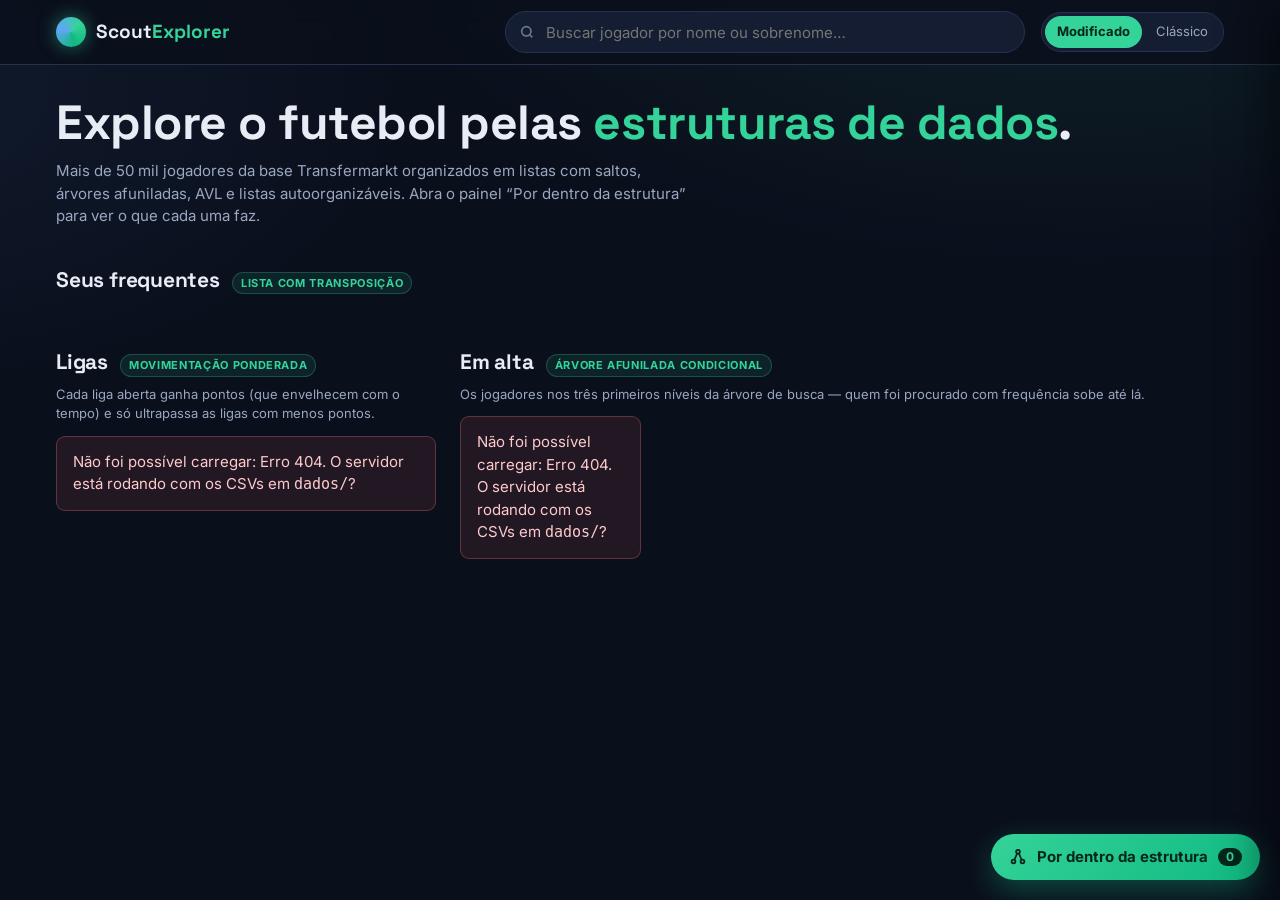
==== frontend/index.html @ 0fa3e0dd "Etapa5: telas" ====
<!doctype html>
<html lang="pt-BR">
<head>
  <meta charset="utf-8">
  <meta name="viewport" content="width=device-width, initial-scale=1">
  <link rel="preconnect" href="https://fonts.googleapis.com">
  <link rel="preconnect" href="https://fonts.gstatic.com" crossorigin>
  <link href="https://fonts.googleapis.com/css2?family=Inter:wght@400;500;600;700&family=Space+Grotesk:wght@500;700&display=swap" rel="stylesheet">
  <link rel="icon" href="favicon.svg" type="image/svg+xml">
  <link rel="stylesheet" href="css/estilo.css">
  <title>Scout Explorer</title>
</head>
<body>
  <header id="topo"></header>
  <main class="container pagina-entrar" id="conteudo">
    <section class="heroi">
      <h1>Explore o futebol pelas <em>estruturas de dados</em>.</h1>
      <p>Mais de 50 mil jogadores da base Transfermarkt organizados em listas com saltos, árvores afuniladas, AVL e listas autoorganizáveis. Abra o painel “Por dentro da estrutura” para ver o que cada uma faz.</p>
    </section>

    <section class="secao" id="secao-frequentes">
      <div class="secao-titulo"><h2>Seus frequentes</h2><span class="etiqueta-estrutura">Lista com transposição</span></div>
      <div class="frequentes" id="frequentes"></div>
    </section>

    <div class="inicio-grade secao">
      <section>
        <div class="secao-titulo"><h2>Ligas</h2><span class="etiqueta-estrutura" id="etiqueta-ligas"></span></div>
        <p class="mudo pequeno" id="explica-ligas" style="margin:-6px 0 12px"></p>
        <div class="ligas" id="ligas"></div>
      </section>
      <section>
        <div class="secao-titulo"><h2>Em alta</h2><span class="etiqueta-estrutura" id="etiqueta-alta"></span></div>
        <p class="mudo pequeno" style="margin:-6px 0 12px">Os jogadores nos três primeiros níveis da árvore de busca — quem foi procurado com frequência sobe até lá.</p>
        <div class="grade-cards" id="em-alta"></div>
      </section>
    </div>
  </main>
  <script type="module" src="js/inicio.js"></script>
</body>
</html>
---- frontend/css/estilo.css ----
/* ============================================================ Scout Explorer
   Tema escuro de "sala de análise": fundo azul-noite, verde de gramado como
   destaque e dourado para valores de mercado. */

:root {
  --fundo: #0a0f1c;
  --fundo-2: #0f1626;
  --superficie: #141d31;
  --superficie-2: #1b2640;
  --borda: #26324d;
  --texto: #e7ecf5;
  --texto-2: #9aa7c0;
  --texto-3: #6b7895;
  --verde: #34d399;
  --verde-escuro: #0f5e47;
  --ouro: #fbbf24;
  --azul: #60a5fa;
  --rosa: #f472b6;
  --perigo: #f87171;
  --raio: 14px;
  --raio-p: 9px;
  --sombra: 0 10px 30px rgba(0, 0, 0, 0.35);
  --fonte-titulo: "Space Grotesk", system-ui, sans-serif;
  --fonte: "Inter", system-ui, sans-serif;
  --largura: 1200px;
  --transicao: 220ms cubic-bezier(0.2, 0.7, 0.2, 1);
}

* { box-sizing: border-box; }

html { scroll-behavior: smooth; }

body {
  margin: 0;
  min-height: 100vh;
  font-family: var(--fonte);
  font-size: 15px;
  line-height: 1.5;
  color: var(--texto);
  background:
    radial-gradient(1200px 600px at 85% -10%, rgba(52, 211, 153, 0.10), transparent 60%),
    radial-gradient(900px 500px at -10% 10%, rgba(96, 165, 250, 0.08), transparent 60%),
    var(--fundo);
  background-attachment: fixed;
}

a { color: inherit; text-decoration: none; }
img { display: block; }
h1, h2, h3 { font-family: var(--fonte-titulo); line-height: 1.15; margin: 0; letter-spacing: -0.01em; }
button, input, select { font: inherit; color: inherit; }

.container { max-width: var(--largura); margin: 0 auto; padding: 0 16px; }
.oculto { display: none !important; }
.mudo { color: var(--texto-2); }
.pequeno { font-size: 13px; }
.valor { color: var(--ouro); font-weight: 700; font-variant-numeric: tabular-nums; }

/* ------------------------------------------------------------------ topo */
.topo {
  position: sticky; top: 0; z-index: 30;
  background: rgba(10, 15, 28, 0.82);
  backdrop-filter: blur(12px);
  border-bottom: 1px solid var(--borda);
}
.topo .container { display: flex; align-items: center; gap: 16px; height: 64px; }
.marca { display: flex; align-items: center; gap: 10px; font-family: var(--fonte-titulo); font-weight: 700; font-size: 19px; white-space: nowrap; }
.marca .bola {
  width: 30px; height: 30px; border-radius: 50%;
  background: conic-gradient(from 45deg, var(--verde), #10b981, var(--azul), var(--verde));
  box-shadow: 0 0 18px rgba(52, 211, 153, 0.5);
}
.marca span b { color: var(--verde); }

/* busca com autocompletar */
.busca { position: relative; flex: 1; max-width: 520px; margin-left: auto; }
.busca input {
  width: 100%; height: 42px; padding: 0 14px 0 40px;
  background: var(--superficie); border: 1px solid var(--borda); border-radius: 999px;
  outline: none; transition: border-color var(--transicao), box-shadow var(--transicao);
}
.busca input:focus { border-color: var(--verde); box-shadow: 0 0 0 3px rgba(52, 211, 153, 0.18); }
.busca .lupa { position: absolute; left: 14px; top: 50%; transform: translateY(-50%); color: var(--texto-3); pointer-events: none; }
.sugestoes {
  position: absolute; top: calc(100% + 8px); left: 0; right: 0;
  background: var(--superficie); border: 1px solid var(--borda); border-radius: var(--raio);
  box-shadow: var(--sombra); overflow: hidden; padding: 6px;
  animation: surgir 160ms ease-out;
}
.sugestao { display: flex; align-items: center; gap: 12px; padding: 8px 10px; border-radius: var(--raio-p); cursor: pointer; }
.sugestao[aria-selected="true"], .sugestao:hover { background: var(--superficie-2); }
.sugestao .nome { font-weight: 600; }
.sugestao .valor { margin-left: auto; font-size: 13px; }
.sugestao.vazia { color: var(--texto-2); cursor: default; }
.sugestao .mini { width: 34px; height: 34px; flex: none; border-radius: 50%; object-fit: cover; object-position: top; font-size: 12px; background: var(--superficie-2); }

/* seletor de modo (modificado x clássico) */
.modo {
  display: flex; padding: 3px; gap: 2px;
  background: var(--superficie); border: 1px solid var(--borda); border-radius: 999px;
}
.modo button {
  border: 0; background: transparent; padding: 6px 12px; border-radius: 999px;
  font-size: 13px; color: var(--texto-2); cursor: pointer; transition: all var(--transicao);
}
.modo button[aria-pressed="true"] { background: var(--verde); color: #04261b; font-weight: 700; }
.modo button[data-modo="classico"][aria-pressed="true"] { background: var(--azul); color: #071a33; }

/* ------------------------------------------------------------- estrutura */
main { padding: 28px 0 80px; }
.secao { margin-top: 36px; }
.secao-titulo { display: flex; align-items: baseline; gap: 12px; margin-bottom: 14px; }
.secao-titulo h2 { font-size: 21px; }
.etiqueta-estrutura {
  font-size: 11px; font-weight: 700; letter-spacing: 0.06em; text-transform: uppercase;
  color: var(--verde); background: rgba(52, 211, 153, 0.1); border: 1px solid rgba(52, 211, 153, 0.25);
  padding: 2px 8px; border-radius: 999px; white-space: nowrap;
}
.painel {
  background: linear-gradient(180deg, var(--superficie), var(--fundo-2));
  border: 1px solid var(--borda); border-radius: var(--raio); padding: 18px;
}

/* herói da página inicial */
.heroi { padding: 30px 0 4px; }
.heroi h1 { font-size: clamp(30px, 5vw, 48px); }
.heroi h1 em { font-style: normal; color: var(--verde); }
.heroi p { color: var(--texto-2); max-width: 640px; margin: 10px 0 0; }

.inicio-grade { display: grid; grid-template-columns: minmax(0, 380px) minmax(0, 1fr); gap: 24px; align-items: start; }

/* ---------------------------------------------------------------- ligas */
.ligas { display: flex; flex-direction: column; gap: 6px; }
.liga-item {
  display: grid; grid-template-columns: 26px 36px 1fr auto; align-items: center; gap: 12px;
  padding: 8px 12px; border-radius: var(--raio-p); background: var(--superficie);
  border: 1px solid transparent; cursor: pointer; position: relative;
  transition: border-color var(--transicao), background var(--transicao), transform var(--transicao);
}
.liga-item:hover { border-color: var(--borda); background: var(--superficie-2); transform: translateX(3px); }
.liga-item .pos { font-family: var(--fonte-titulo); color: var(--texto-3); font-weight: 700; text-align: right; }
.liga-item img { width: 36px; height: 36px; object-fit: contain; background: #fff; border-radius: 8px; padding: 3px; }
.liga-item .nome { font-weight: 600; line-height: 1.2; }
.liga-item .pais { font-size: 12px; color: var(--texto-2); display: flex; align-items: center; gap: 6px; }
.liga-item .pais img { width: 16px; height: 11px; padding: 0; border-radius: 2px; }
.liga-item .pontos { text-align: right; font-size: 12px; color: var(--texto-2); min-width: 54px; }
.liga-item .barra { height: 4px; border-radius: 4px; background: var(--superficie-2); margin-top: 4px; overflow: hidden; }
.liga-item .barra i { display: block; height: 100%; background: var(--verde); border-radius: 4px; transition: width 600ms ease; }
.liga-item.subiu { border-color: var(--verde); box-shadow: 0 0 0 1px var(--verde), 0 0 24px rgba(52, 211, 153, 0.25); }

/* ----------------------------------------------------------------- cards */
.grade-cards { display: grid; grid-template-columns: repeat(auto-fill, minmax(170px, 1fr)); gap: 14px; }
.card {
  position: relative; display: flex; flex-direction: column;
  background: var(--superficie); border: 1px solid var(--borda); border-radius: var(--raio);
  overflow: hidden; cursor: pointer;
  transition: transform var(--transicao), border-color var(--transicao), box-shadow var(--transicao);
  animation: entrar 380ms cubic-bezier(0.2, 0.7, 0.2, 1) both;
  animation-delay: calc(var(--i, 0) * 35ms);
}
.card:hover { transform: translateY(-4px) scale(1.02); border-color: var(--verde); box-shadow: var(--sombra); }
.card .foto {
  aspect-ratio: 4 / 4.4; width: 100%; object-fit: cover; object-position: top;
  background: linear-gradient(180deg, var(--superficie-2), var(--superficie));
}
.card .info { padding: 10px 12px 12px; display: flex; flex-direction: column; gap: 2px; }
.card .nome { font-weight: 700; font-size: 14px; line-height: 1.25; }
.card .sub { font-size: 12px; color: var(--texto-2); white-space: nowrap; overflow: hidden; text-overflow: ellipsis; }
.card .valor { font-size: 15px; margin-top: 4px; }
.card .selo {
  position: absolute; top: 8px; left: 8px; font-size: 11px; font-weight: 700;
  background: rgba(10, 15, 28, 0.8); border: 1px solid var(--borda); padding: 2px 7px; border-radius: 999px;
}
.card .selo.nivel { left: auto; right: 8px; color: var(--verde); }

.carrossel { display: grid; grid-auto-flow: column; grid-auto-columns: 170px; gap: 14px; overflow-x: auto; padding-bottom: 8px; scroll-snap-type: x mandatory; }
.carrossel .card { scroll-snap-align: start; }

/* foto ausente: iniciais */
.sem-foto {
  display: flex; align-items: center; justify-content: center;
  font-family: var(--fonte-titulo); font-size: 34px; font-weight: 700; color: var(--texto-3);
}

/* esqueleto de carregamento */
.esqueleto {
  background: linear-gradient(90deg, var(--superficie) 0%, var(--superficie-2) 50%, var(--superficie) 100%);
  background-size: 200% 100%; animation: brilho 1.2s linear infinite; border-radius: var(--raio);
}
.card-esqueleto { height: 250px; }
.esqueleto-liga { height: 54px; border-radius: var(--raio-p); }

/* ----------------------------------------------------------- página liga */
.cabecalho-pagina { display: flex; align-items: center; gap: 20px; flex-wrap: wrap; }
.cabecalho-pagina .logo { width: 84px; height: 84px; object-fit: contain; background: #fff; border-radius: 18px; padding: 8px; box-shadow: var(--sombra); }
.cabecalho-pagina h1 { font-size: clamp(26px, 4vw, 38px); }
.cabecalho-pagina .meta { display: flex; gap: 18px; flex-wrap: wrap; color: var(--texto-2); margin-top: 6px; }
.cabecalho-pagina .meta b { color: var(--texto); }

.explorar { margin-top: 24px; display: grid; grid-template-columns: 1fr; gap: 14px; }
.explorar-topo { display: flex; justify-content: space-between; align-items: end; gap: 16px; flex-wrap: wrap; }
.explorar-topo h2 { font-size: 19px; }
.nivel-atual { font-family: var(--fonte-titulo); font-size: 34px; font-weight: 700; color: var(--verde); line-height: 1; }
.nivel-desc { color: var(--texto-2); font-size: 14px; }

/* slider de níveis: degraus clicáveis + range */
.degraus { display: flex; align-items: end; gap: 4px; height: 70px; }
.degrau {
  flex: 1; border: 0; padding: 0; cursor: pointer; border-radius: 6px 6px 2px 2px;
  background: var(--superficie-2); position: relative; transition: background var(--transicao), transform var(--transicao);
}
.degrau:hover { transform: translateY(-2px); }
.degrau.ativo { background: var(--verde-escuro); }
.degrau.atual { background: var(--verde); box-shadow: 0 0 18px rgba(52, 211, 153, 0.45); }
.degrau span { position: absolute; bottom: -20px; left: 0; right: 0; font-size: 11px; color: var(--texto-3); }
input[type="range"].nivel { width: 100%; accent-color: var(--verde); margin-top: 26px; }
.legenda-slider { display: flex; justify-content: space-between; font-size: 12px; color: var(--texto-3); }

.paginacao { display: flex; justify-content: center; align-items: center; gap: 10px; margin-top: 18px; }
.botao {
  border: 1px solid var(--borda); background: var(--superficie); padding: 8px 14px; border-radius: 999px;
  cursor: pointer; transition: all var(--transicao);
}
.botao:hover:not(:disabled) { border-color: var(--verde); color: var(--verde); }
.botao:disabled { opacity: 0.4; cursor: default; }
.botao.primario { background: var(--verde); color: #04261b; border-color: var(--verde); font-weight: 700; }
.botao.primario:hover { filter: brightness(1.1); color: #04261b; }

/* -------------------------------------------------------- página jogador */
.jogador-heroi { display: grid; grid-template-columns: 220px 1fr; gap: 28px; align-items: center; }
.jogador-heroi .retrato {
  width: 220px; aspect-ratio: 4 / 4.6; object-fit: cover; object-position: top;
  border-radius: 22px; border: 1px solid var(--borda); box-shadow: var(--sombra);
  background: linear-gradient(180deg, var(--superficie-2), var(--superficie));
}
.jogador-heroi h1 { font-size: clamp(30px, 5vw, 50px); }
.jogador-heroi .clube { display: inline-flex; align-items: center; gap: 10px; margin-top: 10px; color: var(--texto-2); }
.jogador-heroi .clube img { width: 28px; height: 28px; object-fit: contain; }
.jogador-heroi .clube a:hover { color: var(--verde); }
.valor-grande { font-family: var(--fonte-titulo); font-size: clamp(34px, 6vw, 56px); font-weight: 700; color: var(--ouro); line-height: 1; margin-top: 16px; }
.chips { display: flex; flex-wrap: wrap; gap: 8px; margin-top: 14px; }
.chip { background: var(--superficie); border: 1px solid var(--borda); border-radius: 999px; padding: 4px 12px; font-size: 13px; color: var(--texto-2); }
.chip b { color: var(--texto); font-weight: 600; }

.duas-colunas { display: grid; grid-template-columns: minmax(0, 1.6fr) minmax(0, 1fr); gap: 20px; align-items: start; }
.grafico-caixa { position: relative; height: 320px; }
.ferramentas { display: grid; gap: 14px; }
.ferramenta h3 { font-size: 15px; margin-bottom: 8px; display: flex; gap: 8px; align-items: center; flex-wrap: wrap; }
.linha-form { display: flex; gap: 8px; flex-wrap: wrap; align-items: center; }
.linha-form input[type="date"] {
  background: var(--fundo-2); border: 1px solid var(--borda); border-radius: var(--raio-p); padding: 7px 10px;
  color-scheme: dark;
}
.resposta { margin-top: 10px; min-height: 24px; }
.resposta .valor { font-size: 20px; }

.linha-tempo { list-style: none; margin: 0; padding: 0 0 0 18px; border-left: 2px solid var(--borda); display: grid; gap: 14px; }
.linha-tempo li { position: relative; }
.linha-tempo li::before {
  content: ""; position: absolute; left: -25px; top: 6px; width: 12px; height: 12px; border-radius: 50%;
  background: var(--fundo); border: 2px solid var(--verde);
}
.linha-tempo .data { font-size: 12px; color: var(--texto-3); }
.linha-tempo .clubes { font-weight: 600; }
.linha-tempo .clubes .seta { color: var(--verde); margin: 0 6px; }

/* ----------------------------------------------------------- página clube */
.ficha { display: grid; grid-template-columns: repeat(auto-fit, minmax(150px, 1fr)); gap: 12px; margin-top: 18px; }
.ficha div { background: var(--superficie); border: 1px solid var(--borda); border-radius: var(--raio-p); padding: 10px 14px; }
.ficha span { display: block; font-size: 12px; color: var(--texto-3); }
.ficha b { font-size: 16px; }

/* ------------------------------------------------------ frequentes (barra) */
.frequentes { display: flex; gap: 10px; overflow-x: auto; padding-bottom: 6px; }
.frequente {
  display: flex; align-items: center; gap: 8px; padding: 5px 12px 5px 5px; white-space: nowrap;
  background: var(--superficie); border: 1px solid var(--borda); border-radius: 999px; font-size: 13px;
  transition: border-color var(--transicao);
}
.frequente:hover { border-color: var(--verde); }
.frequente img, .frequente .sem-foto { width: 28px; height: 28px; border-radius: 50%; object-fit: cover; object-position: top; font-size: 12px; background: var(--superficie-2); }

/* -------------------------------------- painel "Por dentro da estrutura" */
.botao-estrutura {
  position: fixed; right: 20px; bottom: 20px; z-index: 40;
  display: flex; align-items: center; gap: 10px; padding: 12px 18px; border-radius: 999px; border: 0; cursor: pointer;
  background: linear-gradient(135deg, var(--verde), #10b981); color: #04261b; font-weight: 700;
  box-shadow: 0 10px 30px rgba(16, 185, 129, 0.35);
  transition: transform var(--transicao);
}
.botao-estrutura:hover { transform: translateY(-2px); }
.botao-estrutura .contador { background: #04261b; color: var(--verde); border-radius: 999px; padding: 0 8px; font-size: 12px; }
.botao-estrutura.pulsar { animation: pulsar 900ms ease-out 2; }

.gaveta {
  position: fixed; top: 0; right: 0; bottom: 0; z-index: 50; width: min(480px, 100vw);
  background: var(--fundo-2); border-left: 1px solid var(--borda); box-shadow: -20px 0 40px rgba(0, 0, 0, 0.4);
  transform: translateX(100%); transition: transform 320ms cubic-bezier(0.2, 0.7, 0.2, 1);
  display: flex; flex-direction: column;
}
.gaveta.aberta { transform: none; }
.gaveta header { display: flex; align-items: center; gap: 12px; padding: 16px 18px; border-bottom: 1px solid var(--borda); }
.gaveta header h2 { font-size: 17px; }
.gaveta header button { margin-left: auto; }
.gaveta .corpo { overflow-y: auto; padding: 16px 18px; display: grid; gap: 16px; align-content: start; }
.operacao h3 { font-size: 16px; }
.operacao .resumo { display: flex; gap: 10px; flex-wrap: wrap; margin-top: 8px; }
.passos { list-style: none; margin: 0; padding: 0; display: grid; gap: 4px; counter-reset: passo; font-size: 13px; }
.passos li {
  counter-increment: passo; display: grid; grid-template-columns: 30px 1fr; gap: 8px; padding: 6px 8px;
  background: var(--superficie); border-radius: 8px; border-left: 3px solid var(--borda);
}
.passos li::before { content: counter(passo); color: var(--texto-3); font-variant-numeric: tabular-nums; text-align: right; }
.passos li.destaque { border-left-color: var(--verde); }
.passos li.rotacao { border-left-color: var(--rosa); }
.passos li.movimento { border-left-color: var(--ouro); }
.fundo-gaveta { position: fixed; inset: 0; z-index: 45; background: rgba(0, 0, 0, 0.4); opacity: 0; pointer-events: none; transition: opacity 300ms; }
.fundo-gaveta.visivel { opacity: 1; pointer-events: auto; }

/* --------------------------------------------------------------- avisos */
.aviso { padding: 14px 16px; border-radius: var(--raio-p); background: rgba(248, 113, 113, 0.1); border: 1px solid rgba(248, 113, 113, 0.3); color: #fecaca; }
.vazio { color: var(--texto-2); padding: 20px; text-align: center; }

/* ------------------------------------------------------------- animações */
@keyframes entrar { from { opacity: 0; transform: translateY(14px) scale(0.97); } to { opacity: 1; transform: none; } }
@keyframes surgir { from { opacity: 0; transform: translateY(-6px); } to { opacity: 1; transform: none; } }
@keyframes brilho { from { background-position: 200% 0; } to { background-position: -200% 0; } }
@keyframes pulsar { 0% { box-shadow: 0 0 0 0 rgba(52, 211, 153, 0.7); } 100% { box-shadow: 0 0 0 18px rgba(52, 211, 153, 0); } }
.saindo { animation: sair 220ms ease-in both; animation-delay: calc(var(--i, 0) * 15ms); }
@keyframes sair { to { opacity: 0; transform: translateY(8px) scale(0.95); } }
.pagina-entrar { animation: surgir 400ms ease-out; }

@media (prefers-reduced-motion: reduce) {
  *, *::before, *::after { animation-duration: 1ms !important; animation-delay: 0ms !important; transition-duration: 1ms !important; }
}

/* ------------------------------------------------------------ responsivo */
@media (max-width: 900px) {
  .inicio-grade, .duas-colunas { grid-template-columns: 1fr; }
  .jogador-heroi { grid-template-columns: 1fr; }
  .jogador-heroi .retrato { width: 170px; }
}
@media (max-width: 640px) {
  .topo .container { height: auto; padding-top: 10px; padding-bottom: 10px; flex-wrap: wrap; }
  .busca { order: 3; max-width: none; flex-basis: 100%; }
  .grade-cards { grid-template-columns: repeat(auto-fill, minmax(140px, 1fr)); gap: 10px; }
  .botao-estrutura .texto { display: none; }
}
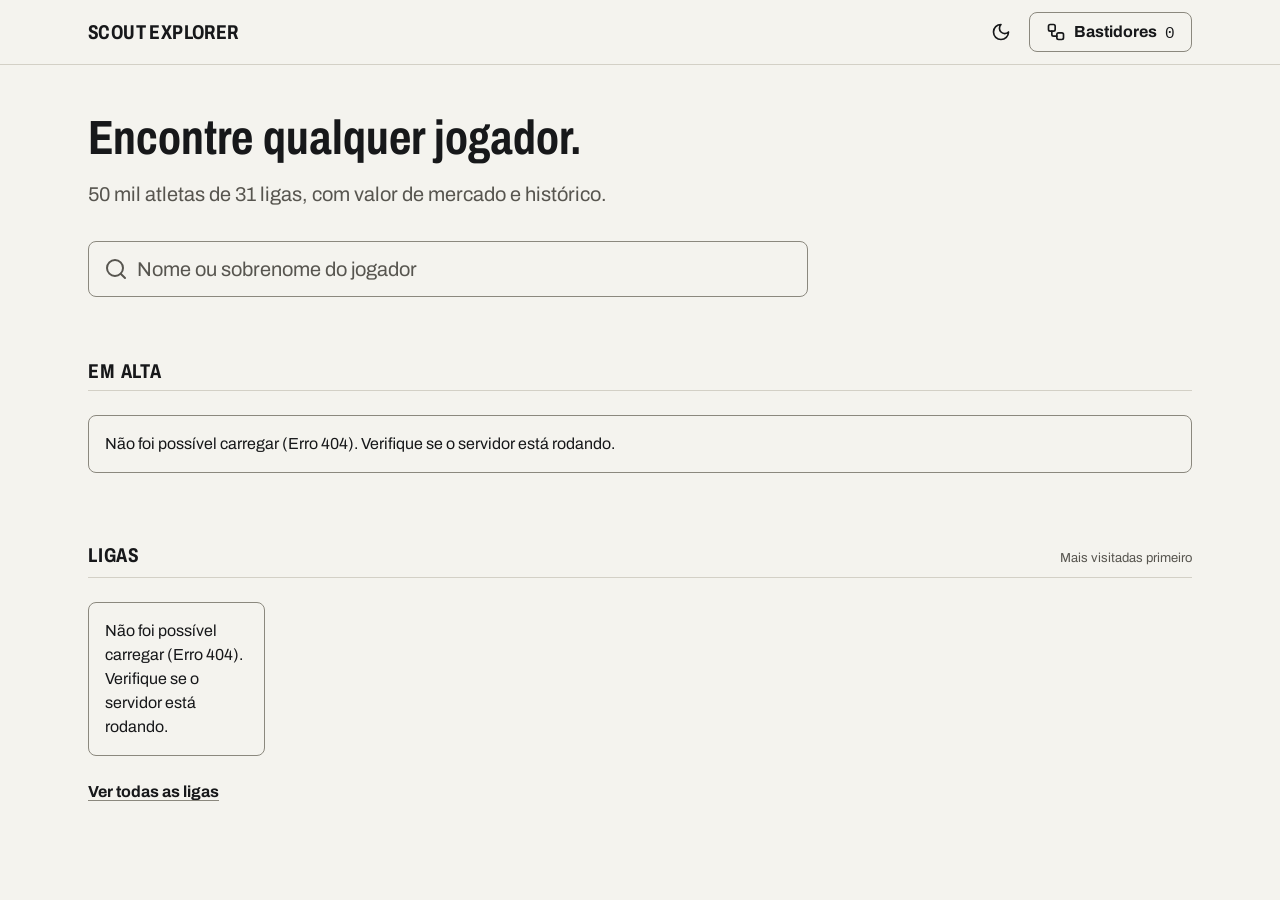
==== commit 59ab7eb3: "Redesign do site" ====
--- a/frontend/index.html
+++ b/frontend/index.html
@@ -3,38 +3,38 @@
 <head>
   <meta charset="utf-8">
   <meta name="viewport" content="width=device-width, initial-scale=1">
+  <title>Scout Explorer</title>
+  <script>try { const t = localStorage.getItem("tema"); if (t) document.documentElement.dataset.tema = t; } catch {}</script>
   <link rel="preconnect" href="https://fonts.googleapis.com">
   <link rel="preconnect" href="https://fonts.gstatic.com" crossorigin>
-  <link href="https://fonts.googleapis.com/css2?family=Inter:wght@400;500;600;700&family=Space+Grotesk:wght@500;700&display=swap" rel="stylesheet">
+  <link href="https://fonts.googleapis.com/css2?family=Archivo:wdth,wght@75..100,400..700&family=IBM+Plex+Mono&display=swap" rel="stylesheet">
   <link rel="icon" href="favicon.svg" type="image/svg+xml">
   <link rel="stylesheet" href="css/estilo.css">
-  <title>Scout Explorer</title>
 </head>
 <body>
   <header id="topo"></header>
-  <main class="container pagina-entrar" id="conteudo">
-    <section class="heroi">
-      <h1>Explore o futebol pelas <em>estruturas de dados</em>.</h1>
-      <p>Mais de 50 mil jogadores da base Transfermarkt organizados em listas com saltos, árvores afuniladas, AVL e listas autoorganizáveis. Abra o painel “Por dentro da estrutura” para ver o que cada uma faz.</p>
+  <main class="container">
+    <section class="abertura">
+      <h1>Encontre qualquer jogador.</h1>
+      <p>50 mil atletas de 31 ligas, com valor de mercado e histórico.</p>
+      <div id="busca-principal"></div>
     </section>
 
-    <section class="secao" id="secao-frequentes">
-      <div class="secao-titulo"><h2>Seus frequentes</h2><span class="etiqueta-estrutura">Lista com transposição</span></div>
+    <section class="secao oculto" id="secao-frequentes">
+      <div class="secao-titulo"><h2>Vistos por você</h2></div>
       <div class="frequentes" id="frequentes"></div>
     </section>
 
-    <div class="inicio-grade secao">
-      <section>
-        <div class="secao-titulo"><h2>Ligas</h2><span class="etiqueta-estrutura" id="etiqueta-ligas"></span></div>
-        <p class="mudo pequeno" id="explica-ligas" style="margin:-6px 0 12px"></p>
-        <div class="ligas" id="ligas"></div>
-      </section>
-      <section>
-        <div class="secao-titulo"><h2>Em alta</h2><span class="etiqueta-estrutura" id="etiqueta-alta"></span></div>
-        <p class="mudo pequeno" style="margin:-6px 0 12px">Os jogadores nos três primeiros níveis da árvore de busca — quem foi procurado com frequência sobe até lá.</p>
-        <div class="grade-cards" id="em-alta"></div>
-      </section>
-    </div>
+    <section class="secao">
+      <div class="secao-titulo"><h2>Em alta</h2></div>
+      <div class="carrossel" id="em-alta"></div>
+    </section>
+
+    <section class="secao">
+      <div class="secao-titulo"><h2>Ligas</h2><span class="meta">Mais visitadas primeiro</span></div>
+      <div class="ligas recolhidas" id="ligas"></div>
+      <button class="ver-todas link" id="ver-todas">Ver todas as ligas</button>
+    </section>
   </main>
   <script type="module" src="js/inicio.js"></script>
 </body>
--- a/frontend/css/estilo.css
+++ b/frontend/css/estilo.css
@@ -1,347 +1,319 @@
-/* ============================================================ Scout Explorer
-   Tema escuro de "sala de análise": fundo azul-noite, verde de gramado como
-   destaque e dourado para valores de mercado. */
+/* ================================================================ Scout Explorer
+   Direção visual: "ficha de scout" — editorial e técnica.
+   Títulos em Archivo condensada (manchete esportiva), números em IBM Plex Mono
+   (relatório de observação), fundo de papel/grafite com linhas finas. As fotos
+   são o único elemento colorido; a cor de destaque é usada SÓ em ações.
+
+   Escalas
+   - Tipografia: 48 / 32 / 20 / 16 / 13 px · pesos 400 e 700
+   - Espaço: 8 / 16 / 24 / 32 / 48 / 64 px
+   - Raio: 8 px (e círculo para avatares)
+   Contraste (WCAG AA) conferido: texto ≥ 6:1, ação ≥ 5,9:1, bordas de controle ≥ 3:1.
+*/
 
 :root {
-  --fundo: #0a0f1c;
-  --fundo-2: #0f1626;
-  --superficie: #141d31;
-  --superficie-2: #1b2640;
-  --borda: #26324d;
-  --texto: #e7ecf5;
-  --texto-2: #9aa7c0;
-  --texto-3: #6b7895;
-  --verde: #34d399;
-  --verde-escuro: #0f5e47;
-  --ouro: #fbbf24;
-  --azul: #60a5fa;
-  --rosa: #f472b6;
-  --perigo: #f87171;
-  --raio: 14px;
-  --raio-p: 9px;
-  --sombra: 0 10px 30px rgba(0, 0, 0, 0.35);
-  --fonte-titulo: "Space Grotesk", system-ui, sans-serif;
-  --fonte: "Inter", system-ui, sans-serif;
-  --largura: 1200px;
-  --transicao: 220ms cubic-bezier(0.2, 0.7, 0.2, 1);
-}
-
+  /* paleta — tema claro */
+  --fundo: #f4f3ee;        /* papel */
+  --superficie: #eae8e1;   /* blocos e campos */
+  --borda: #d3d0c6;        /* linhas decorativas */
+  --controle: #8b887e;     /* borda de campos (3,2:1) */
+  --tinta: #17181a;        /* texto (16:1) */
+  --tinta-2: #57554f;      /* texto secundário (6,7:1) */
+  --acao: #0d6b3c;         /* única cor de destaque: ações (5,9:1) */
+  --sobre-acao: #ffffff;   /* texto sobre ação (6,6:1) */
+  --foco: color-mix(in srgb, var(--acao) 35%, transparent);
+
+  /* tipografia */
+  --t1: 48px;
+  --t2: 32px;
+  --t3: 20px;
+  --t4: 16px;
+  --t5: 13px;
+  --titulo: "Archivo", "Arial Narrow", sans-serif;
+  --texto: "Archivo", system-ui, sans-serif;
+  --mono: "IBM Plex Mono", ui-monospace, monospace;
+
+  /* espaço */
+  --e1: 8px;
+  --e2: 16px;
+  --e3: 24px;
+  --e4: 32px;
+  --e5: 48px;
+  --e6: 64px;
+
+  --raio: 8px;
+  --largura: 1152px;
+  --rapida: 160ms ease;
+  --media: 200ms ease;
+  color-scheme: light;
+}
+
+@media (prefers-color-scheme: dark) {
+  :root:not([data-tema="claro"]) {
+    --fundo: #121312;
+    --superficie: #1c1d1b;
+    --borda: #30322e;
+    --controle: #6f6d66;
+    --tinta: #ecebe6;
+    --tinta-2: #a3a199;
+    --acao: #5fd28f;
+    --sobre-acao: #0b1c12;
+    color-scheme: dark;
+  }
+}
+:root[data-tema="escuro"] {
+  --fundo: #121312;
+  --superficie: #1c1d1b;
+  --borda: #30322e;
+  --controle: #6f6d66;
+  --tinta: #ecebe6;
+  --tinta-2: #a3a199;
+  --acao: #5fd28f;
+  --sobre-acao: #0b1c12;
+  color-scheme: dark;
+}
+
+/* ------------------------------------------------------------------ base */
 * { box-sizing: border-box; }
-
-html { scroll-behavior: smooth; }
-
+html { -webkit-text-size-adjust: 100%; }
 body {
   margin: 0;
   min-height: 100vh;
-  font-family: var(--fonte);
-  font-size: 15px;
-  line-height: 1.5;
-  color: var(--texto);
-  background:
-    radial-gradient(1200px 600px at 85% -10%, rgba(52, 211, 153, 0.10), transparent 60%),
-    radial-gradient(900px 500px at -10% 10%, rgba(96, 165, 250, 0.08), transparent 60%),
-    var(--fundo);
-  background-attachment: fixed;
-}
-
+  background: var(--fundo);
+  color: var(--tinta);
+  font: 400 var(--t4) / 1.5 var(--texto);
+}
+h1, h2, h3 { margin: 0; font-family: var(--titulo); font-weight: 700; font-stretch: 75%; line-height: 1.05; word-spacing: 0.06em; }
+h1 { font-size: var(--t1); }
+h2 { font-size: var(--t2); }
+h3 { font-size: var(--t3); }
+p { margin: 0; }
 a { color: inherit; text-decoration: none; }
-img { display: block; }
-h1, h2, h3 { font-family: var(--fonte-titulo); line-height: 1.15; margin: 0; letter-spacing: -0.01em; }
-button, input, select { font: inherit; color: inherit; }
-
-.container { max-width: var(--largura); margin: 0 auto; padding: 0 16px; }
+img { display: block; max-width: 100%; }
+button, input { font: inherit; color: inherit; }
+.num { font-family: var(--mono); font-weight: 400; font-variant-numeric: tabular-nums; }
+.meta { font-size: var(--t5); color: var(--tinta-2); }
 .oculto { display: none !important; }
-.mudo { color: var(--texto-2); }
-.pequeno { font-size: 13px; }
-.valor { color: var(--ouro); font-weight: 700; font-variant-numeric: tabular-nums; }
-
-/* ------------------------------------------------------------------ topo */
-.topo {
-  position: sticky; top: 0; z-index: 30;
-  background: rgba(10, 15, 28, 0.82);
-  backdrop-filter: blur(12px);
-  border-bottom: 1px solid var(--borda);
-}
-.topo .container { display: flex; align-items: center; gap: 16px; height: 64px; }
-.marca { display: flex; align-items: center; gap: 10px; font-family: var(--fonte-titulo); font-weight: 700; font-size: 19px; white-space: nowrap; }
-.marca .bola {
-  width: 30px; height: 30px; border-radius: 50%;
-  background: conic-gradient(from 45deg, var(--verde), #10b981, var(--azul), var(--verde));
-  box-shadow: 0 0 18px rgba(52, 211, 153, 0.5);
-}
-.marca span b { color: var(--verde); }
-
-/* busca com autocompletar */
-.busca { position: relative; flex: 1; max-width: 520px; margin-left: auto; }
+.container { width: 100%; max-width: var(--largura); margin: 0 auto; padding-inline: var(--e3); }
+
+:focus-visible { outline: 2px solid var(--acao); outline-offset: 2px; border-radius: var(--raio); }
+::selection { background: var(--foco); }
+
+/* ------------------------------------------------------------------ ícones */
+.icone { width: 20px; height: 20px; flex: none; stroke: currentColor; fill: none; stroke-width: 2; stroke-linecap: round; stroke-linejoin: round; }
+
+/* ----------------------------------------------------------------- botões */
+.botao {
+  display: inline-flex; align-items: center; justify-content: center; gap: var(--e1);
+  height: 40px; padding: 0 var(--e2); border-radius: var(--raio);
+  border: 1px solid var(--controle); background: transparent; color: var(--tinta);
+  font-weight: 700; cursor: pointer;
+  transition: background-color var(--rapida), border-color var(--rapida), color var(--rapida);
+}
+.botao:hover:not(:disabled) { background: var(--superficie); }
+.botao:disabled { opacity: 0.45; cursor: not-allowed; }
+.botao.principal { background: var(--acao); border-color: var(--acao); color: var(--sobre-acao); }
+.botao.principal:hover:not(:disabled) { background: color-mix(in srgb, var(--acao) 86%, var(--tinta)); }
+.botao.icone-so { width: 40px; padding: 0; border-color: transparent; }
+.botao.icone-so:hover { background: var(--superficie); }
+
+.link { text-decoration: underline; text-decoration-color: var(--controle); text-underline-offset: 3px; transition: text-decoration-color var(--rapida); }
+.link:hover { text-decoration-color: currentColor; }
+
+/* segmentado (dois estados) */
+.segmentado { display: inline-flex; padding: 2px; gap: 2px; border: 1px solid var(--controle); border-radius: var(--raio); }
+.segmentado button {
+  height: 32px; padding: 0 var(--e2); border: 0; border-radius: 6px; background: transparent;
+  color: var(--tinta-2); font-weight: 700; font-size: var(--t5); cursor: pointer;
+  transition: background-color var(--rapida), color var(--rapida);
+}
+.segmentado button:hover { color: var(--tinta); }
+.segmentado button[aria-pressed="true"] { background: var(--tinta); color: var(--fundo); }
+
+/* ------------------------------------------------------------------- topo */
+.topo { position: sticky; top: 0; z-index: 20; background: var(--fundo); border-bottom: 1px solid var(--borda); }
+.topo .container { display: flex; align-items: center; gap: var(--e2); height: 64px; }
+.marca { font-family: var(--titulo); font-stretch: 75%; font-weight: 700; font-size: var(--t3); letter-spacing: 0.02em; text-transform: uppercase; white-space: nowrap; }
+.topo .busca { flex: 1; max-width: 400px; margin-left: auto; }
+.topo .acoes { display: flex; gap: var(--e1); margin-left: auto; }
+.topo .busca + .acoes { margin-left: 0; }
+
+/* ------------------------------------------------------------------ busca */
+.busca { position: relative; }
+.busca .campo { position: relative; }
+.busca .campo .icone { position: absolute; left: 12px; top: 50%; transform: translateY(-50%); color: var(--tinta-2); pointer-events: none; }
 .busca input {
-  width: 100%; height: 42px; padding: 0 14px 0 40px;
-  background: var(--superficie); border: 1px solid var(--borda); border-radius: 999px;
-  outline: none; transition: border-color var(--transicao), box-shadow var(--transicao);
-}
-.busca input:focus { border-color: var(--verde); box-shadow: 0 0 0 3px rgba(52, 211, 153, 0.18); }
-.busca .lupa { position: absolute; left: 14px; top: 50%; transform: translateY(-50%); color: var(--texto-3); pointer-events: none; }
+  width: 100%; height: 40px; padding: 0 var(--e2) 0 40px;
+  background: var(--fundo); border: 1px solid var(--controle); border-radius: var(--raio);
+  outline: none; transition: border-color var(--rapida), box-shadow var(--rapida);
+}
+.busca input::placeholder { color: var(--tinta-2); }
+.busca input:focus { border-color: var(--acao); box-shadow: 0 0 0 3px var(--foco); }
+.busca.grande input { height: 56px; font-size: var(--t3); padding-left: 48px; }
+.busca.grande .campo .icone { left: 16px; width: 24px; height: 24px; }
 .sugestoes {
-  position: absolute; top: calc(100% + 8px); left: 0; right: 0;
-  background: var(--superficie); border: 1px solid var(--borda); border-radius: var(--raio);
-  box-shadow: var(--sombra); overflow: hidden; padding: 6px;
-  animation: surgir 160ms ease-out;
-}
-.sugestao { display: flex; align-items: center; gap: 12px; padding: 8px 10px; border-radius: var(--raio-p); cursor: pointer; }
-.sugestao[aria-selected="true"], .sugestao:hover { background: var(--superficie-2); }
-.sugestao .nome { font-weight: 600; }
-.sugestao .valor { margin-left: auto; font-size: 13px; }
-.sugestao.vazia { color: var(--texto-2); cursor: default; }
-.sugestao .mini { width: 34px; height: 34px; flex: none; border-radius: 50%; object-fit: cover; object-position: top; font-size: 12px; background: var(--superficie-2); }
-
-/* seletor de modo (modificado x clássico) */
-.modo {
-  display: flex; padding: 3px; gap: 2px;
-  background: var(--superficie); border: 1px solid var(--borda); border-radius: 999px;
-}
-.modo button {
-  border: 0; background: transparent; padding: 6px 12px; border-radius: 999px;
-  font-size: 13px; color: var(--texto-2); cursor: pointer; transition: all var(--transicao);
-}
-.modo button[aria-pressed="true"] { background: var(--verde); color: #04261b; font-weight: 700; }
-.modo button[data-modo="classico"][aria-pressed="true"] { background: var(--azul); color: #071a33; }
+  position: absolute; top: calc(100% + var(--e1)); left: 0; right: 0; z-index: 30;
+  background: var(--fundo); border: 1px solid var(--controle); border-radius: var(--raio); padding: var(--e1);
+}
+.sugestao { display: flex; align-items: center; gap: var(--e2); padding: var(--e1); border-radius: 6px; cursor: pointer; transition: background-color var(--rapida); }
+.sugestao[aria-selected="true"], .sugestao:hover { background: var(--superficie); }
+.sugestao .nome { font-weight: 700; }
+.sugestao .num { margin-left: auto; }
+.sugestao.vazia { color: var(--tinta-2); cursor: default; }
+
+/* ----------------------------------------------------------------- avatar */
+.avatar { width: 40px; height: 40px; border-radius: 50%; object-fit: cover; object-position: top; background: var(--superficie); flex: none; }
+.sem-foto {
+  display: flex; align-items: center; justify-content: center; background: var(--superficie);
+  color: var(--tinta-2); font-family: var(--titulo); font-stretch: 75%; font-weight: 700;
+}
 
 /* ------------------------------------------------------------- estrutura */
-main { padding: 28px 0 80px; }
-.secao { margin-top: 36px; }
-.secao-titulo { display: flex; align-items: baseline; gap: 12px; margin-bottom: 14px; }
-.secao-titulo h2 { font-size: 21px; }
-.etiqueta-estrutura {
-  font-size: 11px; font-weight: 700; letter-spacing: 0.06em; text-transform: uppercase;
-  color: var(--verde); background: rgba(52, 211, 153, 0.1); border: 1px solid rgba(52, 211, 153, 0.25);
-  padding: 2px 8px; border-radius: 999px; white-space: nowrap;
-}
-.painel {
-  background: linear-gradient(180deg, var(--superficie), var(--fundo-2));
-  border: 1px solid var(--borda); border-radius: var(--raio); padding: 18px;
-}
-
-/* herói da página inicial */
-.heroi { padding: 30px 0 4px; }
-.heroi h1 { font-size: clamp(30px, 5vw, 48px); }
-.heroi h1 em { font-style: normal; color: var(--verde); }
-.heroi p { color: var(--texto-2); max-width: 640px; margin: 10px 0 0; }
-
-.inicio-grade { display: grid; grid-template-columns: minmax(0, 380px) minmax(0, 1fr); gap: 24px; align-items: start; }
-
-/* ---------------------------------------------------------------- ligas */
-.ligas { display: flex; flex-direction: column; gap: 6px; }
+main { padding: var(--e5) 0 var(--e6); }
+.secao { margin-top: var(--e6); }
+.secao-titulo { display: flex; align-items: baseline; justify-content: space-between; gap: var(--e2); margin-bottom: var(--e3); padding-bottom: var(--e1); border-bottom: 1px solid var(--borda); }
+.secao-titulo h2 { font-size: var(--t3); text-transform: uppercase; letter-spacing: 0.04em; }
+
+/* ---------------------------------------------------------- página inicial */
+.abertura { max-width: 720px; }
+.abertura h1 { font-size: var(--t1); }
+.abertura p { margin-top: var(--e2); font-size: var(--t3); color: var(--tinta-2); }
+.abertura .busca { margin-top: var(--e4); }
+
+.ligas { display: grid; grid-template-columns: repeat(auto-fill, minmax(176px, 1fr)); gap: var(--e1); }
 .liga-item {
-  display: grid; grid-template-columns: 26px 36px 1fr auto; align-items: center; gap: 12px;
-  padding: 8px 12px; border-radius: var(--raio-p); background: var(--superficie);
-  border: 1px solid transparent; cursor: pointer; position: relative;
-  transition: border-color var(--transicao), background var(--transicao), transform var(--transicao);
-}
-.liga-item:hover { border-color: var(--borda); background: var(--superficie-2); transform: translateX(3px); }
-.liga-item .pos { font-family: var(--fonte-titulo); color: var(--texto-3); font-weight: 700; text-align: right; }
-.liga-item img { width: 36px; height: 36px; object-fit: contain; background: #fff; border-radius: 8px; padding: 3px; }
-.liga-item .nome { font-weight: 600; line-height: 1.2; }
-.liga-item .pais { font-size: 12px; color: var(--texto-2); display: flex; align-items: center; gap: 6px; }
-.liga-item .pais img { width: 16px; height: 11px; padding: 0; border-radius: 2px; }
-.liga-item .pontos { text-align: right; font-size: 12px; color: var(--texto-2); min-width: 54px; }
-.liga-item .barra { height: 4px; border-radius: 4px; background: var(--superficie-2); margin-top: 4px; overflow: hidden; }
-.liga-item .barra i { display: block; height: 100%; background: var(--verde); border-radius: 4px; transition: width 600ms ease; }
-.liga-item.subiu { border-color: var(--verde); box-shadow: 0 0 0 1px var(--verde), 0 0 24px rgba(52, 211, 153, 0.25); }
-
-/* ----------------------------------------------------------------- cards */
-.grade-cards { display: grid; grid-template-columns: repeat(auto-fill, minmax(170px, 1fr)); gap: 14px; }
-.card {
-  position: relative; display: flex; flex-direction: column;
-  background: var(--superficie); border: 1px solid var(--borda); border-radius: var(--raio);
-  overflow: hidden; cursor: pointer;
-  transition: transform var(--transicao), border-color var(--transicao), box-shadow var(--transicao);
-  animation: entrar 380ms cubic-bezier(0.2, 0.7, 0.2, 1) both;
-  animation-delay: calc(var(--i, 0) * 35ms);
-}
-.card:hover { transform: translateY(-4px) scale(1.02); border-color: var(--verde); box-shadow: var(--sombra); }
+  display: flex; align-items: center; gap: var(--e2); padding: var(--e1); border-radius: var(--raio);
+  border: 1px solid var(--borda); background: var(--fundo);
+  transition: border-color var(--rapida), background-color var(--rapida);
+}
+.liga-item:hover { border-color: var(--controle); background: var(--superficie); }
+.liga-item .escudo { width: 40px; height: 40px; flex: none; object-fit: contain; padding: 4px; border-radius: 6px; background: #fff; }
+.liga-item .nome { font-weight: 700; line-height: 1.2; }
+.liga-item.subiu { border-color: var(--tinta); }
+.ligas.recolhidas .liga-item:nth-child(n + 13) { display: none; }
+.ver-todas { margin-top: var(--e3); background: none; border: 0; padding: 0; cursor: pointer; font-weight: 700; }
+
+/* ------------------------------------------------------------------ cards */
+.grade { display: grid; grid-template-columns: repeat(auto-fill, minmax(160px, 1fr)); gap: var(--e4) var(--e3); }
+.card { display: flex; flex-direction: column; gap: var(--e1); }
 .card .foto {
-  aspect-ratio: 4 / 4.4; width: 100%; object-fit: cover; object-position: top;
-  background: linear-gradient(180deg, var(--superficie-2), var(--superficie));
-}
-.card .info { padding: 10px 12px 12px; display: flex; flex-direction: column; gap: 2px; }
-.card .nome { font-weight: 700; font-size: 14px; line-height: 1.25; }
-.card .sub { font-size: 12px; color: var(--texto-2); white-space: nowrap; overflow: hidden; text-overflow: ellipsis; }
-.card .valor { font-size: 15px; margin-top: 4px; }
-.card .selo {
-  position: absolute; top: 8px; left: 8px; font-size: 11px; font-weight: 700;
-  background: rgba(10, 15, 28, 0.8); border: 1px solid var(--borda); padding: 2px 7px; border-radius: 999px;
-}
-.card .selo.nivel { left: auto; right: 8px; color: var(--verde); }
-
-.carrossel { display: grid; grid-auto-flow: column; grid-auto-columns: 170px; gap: 14px; overflow-x: auto; padding-bottom: 8px; scroll-snap-type: x mandatory; }
+  width: 100%; aspect-ratio: 4 / 5; object-fit: cover; object-position: top;
+  border-radius: var(--raio); background: var(--superficie);
+  transition: filter var(--media), transform var(--media);
+}
+.card .foto.sem-foto { font-size: var(--t2); }
+.card .nome { font-weight: 700; line-height: 1.25; }
+.card .sub { font-size: var(--t5); color: var(--tinta-2); white-space: nowrap; overflow: hidden; text-overflow: ellipsis; }
+.card:hover .foto { filter: brightness(1.05) contrast(1.05); transform: translateY(-2px); }
+.card:hover .nome { text-decoration: underline; text-underline-offset: 3px; }
+.entrar { animation: entrar 200ms ease both; animation-delay: calc(var(--i, 0) * 24ms); }
+.sair { animation: sair 150ms ease both; }
+
+.carrossel { display: grid; grid-auto-flow: column; grid-auto-columns: minmax(160px, 1fr); gap: var(--e3); overflow-x: auto; scroll-snap-type: x mandatory; padding-bottom: var(--e1); }
 .carrossel .card { scroll-snap-align: start; }
 
-/* foto ausente: iniciais */
-.sem-foto {
-  display: flex; align-items: center; justify-content: center;
-  font-family: var(--fonte-titulo); font-size: 34px; font-weight: 700; color: var(--texto-3);
-}
-
-/* esqueleto de carregamento */
-.esqueleto {
-  background: linear-gradient(90deg, var(--superficie) 0%, var(--superficie-2) 50%, var(--superficie) 100%);
-  background-size: 200% 100%; animation: brilho 1.2s linear infinite; border-radius: var(--raio);
-}
-.card-esqueleto { height: 250px; }
-.esqueleto-liga { height: 54px; border-radius: var(--raio-p); }
-
-/* ----------------------------------------------------------- página liga */
-.cabecalho-pagina { display: flex; align-items: center; gap: 20px; flex-wrap: wrap; }
-.cabecalho-pagina .logo { width: 84px; height: 84px; object-fit: contain; background: #fff; border-radius: 18px; padding: 8px; box-shadow: var(--sombra); }
-.cabecalho-pagina h1 { font-size: clamp(26px, 4vw, 38px); }
-.cabecalho-pagina .meta { display: flex; gap: 18px; flex-wrap: wrap; color: var(--texto-2); margin-top: 6px; }
-.cabecalho-pagina .meta b { color: var(--texto); }
-
-.explorar { margin-top: 24px; display: grid; grid-template-columns: 1fr; gap: 14px; }
-.explorar-topo { display: flex; justify-content: space-between; align-items: end; gap: 16px; flex-wrap: wrap; }
-.explorar-topo h2 { font-size: 19px; }
-.nivel-atual { font-family: var(--fonte-titulo); font-size: 34px; font-weight: 700; color: var(--verde); line-height: 1; }
-.nivel-desc { color: var(--texto-2); font-size: 14px; }
-
-/* slider de níveis: degraus clicáveis + range */
-.degraus { display: flex; align-items: end; gap: 4px; height: 70px; }
-.degrau {
-  flex: 1; border: 0; padding: 0; cursor: pointer; border-radius: 6px 6px 2px 2px;
-  background: var(--superficie-2); position: relative; transition: background var(--transicao), transform var(--transicao);
-}
-.degrau:hover { transform: translateY(-2px); }
-.degrau.ativo { background: var(--verde-escuro); }
-.degrau.atual { background: var(--verde); box-shadow: 0 0 18px rgba(52, 211, 153, 0.45); }
-.degrau span { position: absolute; bottom: -20px; left: 0; right: 0; font-size: 11px; color: var(--texto-3); }
-input[type="range"].nivel { width: 100%; accent-color: var(--verde); margin-top: 26px; }
-.legenda-slider { display: flex; justify-content: space-between; font-size: 12px; color: var(--texto-3); }
-
-.paginacao { display: flex; justify-content: center; align-items: center; gap: 10px; margin-top: 18px; }
-.botao {
-  border: 1px solid var(--borda); background: var(--superficie); padding: 8px 14px; border-radius: 999px;
-  cursor: pointer; transition: all var(--transicao);
-}
-.botao:hover:not(:disabled) { border-color: var(--verde); color: var(--verde); }
-.botao:disabled { opacity: 0.4; cursor: default; }
-.botao.primario { background: var(--verde); color: #04261b; border-color: var(--verde); font-weight: 700; }
-.botao.primario:hover { filter: brightness(1.1); color: #04261b; }
-
-/* -------------------------------------------------------- página jogador */
-.jogador-heroi { display: grid; grid-template-columns: 220px 1fr; gap: 28px; align-items: center; }
-.jogador-heroi .retrato {
-  width: 220px; aspect-ratio: 4 / 4.6; object-fit: cover; object-position: top;
-  border-radius: 22px; border: 1px solid var(--borda); box-shadow: var(--sombra);
-  background: linear-gradient(180deg, var(--superficie-2), var(--superficie));
-}
-.jogador-heroi h1 { font-size: clamp(30px, 5vw, 50px); }
-.jogador-heroi .clube { display: inline-flex; align-items: center; gap: 10px; margin-top: 10px; color: var(--texto-2); }
-.jogador-heroi .clube img { width: 28px; height: 28px; object-fit: contain; }
-.jogador-heroi .clube a:hover { color: var(--verde); }
-.valor-grande { font-family: var(--fonte-titulo); font-size: clamp(34px, 6vw, 56px); font-weight: 700; color: var(--ouro); line-height: 1; margin-top: 16px; }
-.chips { display: flex; flex-wrap: wrap; gap: 8px; margin-top: 14px; }
-.chip { background: var(--superficie); border: 1px solid var(--borda); border-radius: 999px; padding: 4px 12px; font-size: 13px; color: var(--texto-2); }
-.chip b { color: var(--texto); font-weight: 600; }
-
-.duas-colunas { display: grid; grid-template-columns: minmax(0, 1.6fr) minmax(0, 1fr); gap: 20px; align-items: start; }
-.grafico-caixa { position: relative; height: 320px; }
-.ferramentas { display: grid; gap: 14px; }
-.ferramenta h3 { font-size: 15px; margin-bottom: 8px; display: flex; gap: 8px; align-items: center; flex-wrap: wrap; }
-.linha-form { display: flex; gap: 8px; flex-wrap: wrap; align-items: center; }
-.linha-form input[type="date"] {
-  background: var(--fundo-2); border: 1px solid var(--borda); border-radius: var(--raio-p); padding: 7px 10px;
-  color-scheme: dark;
-}
-.resposta { margin-top: 10px; min-height: 24px; }
-.resposta .valor { font-size: 20px; }
-
-.linha-tempo { list-style: none; margin: 0; padding: 0 0 0 18px; border-left: 2px solid var(--borda); display: grid; gap: 14px; }
-.linha-tempo li { position: relative; }
-.linha-tempo li::before {
-  content: ""; position: absolute; left: -25px; top: 6px; width: 12px; height: 12px; border-radius: 50%;
-  background: var(--fundo); border: 2px solid var(--verde);
-}
-.linha-tempo .data { font-size: 12px; color: var(--texto-3); }
-.linha-tempo .clubes { font-weight: 600; }
-.linha-tempo .clubes .seta { color: var(--verde); margin: 0 6px; }
-
-/* ----------------------------------------------------------- página clube */
-.ficha { display: grid; grid-template-columns: repeat(auto-fit, minmax(150px, 1fr)); gap: 12px; margin-top: 18px; }
-.ficha div { background: var(--superficie); border: 1px solid var(--borda); border-radius: var(--raio-p); padding: 10px 14px; }
-.ficha span { display: block; font-size: 12px; color: var(--texto-3); }
-.ficha b { font-size: 16px; }
-
-/* ------------------------------------------------------ frequentes (barra) */
-.frequentes { display: flex; gap: 10px; overflow-x: auto; padding-bottom: 6px; }
-.frequente {
-  display: flex; align-items: center; gap: 8px; padding: 5px 12px 5px 5px; white-space: nowrap;
-  background: var(--superficie); border: 1px solid var(--borda); border-radius: 999px; font-size: 13px;
-  transition: border-color var(--transicao);
-}
-.frequente:hover { border-color: var(--verde); }
-.frequente img, .frequente .sem-foto { width: 28px; height: 28px; border-radius: 50%; object-fit: cover; object-position: top; font-size: 12px; background: var(--superficie-2); }
-
-/* -------------------------------------- painel "Por dentro da estrutura" */
-.botao-estrutura {
-  position: fixed; right: 20px; bottom: 20px; z-index: 40;
-  display: flex; align-items: center; gap: 10px; padding: 12px 18px; border-radius: 999px; border: 0; cursor: pointer;
-  background: linear-gradient(135deg, var(--verde), #10b981); color: #04261b; font-weight: 700;
-  box-shadow: 0 10px 30px rgba(16, 185, 129, 0.35);
-  transition: transform var(--transicao);
-}
-.botao-estrutura:hover { transform: translateY(-2px); }
-.botao-estrutura .contador { background: #04261b; color: var(--verde); border-radius: 999px; padding: 0 8px; font-size: 12px; }
-.botao-estrutura.pulsar { animation: pulsar 900ms ease-out 2; }
-
-.gaveta {
-  position: fixed; top: 0; right: 0; bottom: 0; z-index: 50; width: min(480px, 100vw);
-  background: var(--fundo-2); border-left: 1px solid var(--borda); box-shadow: -20px 0 40px rgba(0, 0, 0, 0.4);
-  transform: translateX(100%); transition: transform 320ms cubic-bezier(0.2, 0.7, 0.2, 1);
+.esqueleto { background: var(--superficie); border-radius: var(--raio); animation: piscar 1.2s ease-in-out infinite; }
+
+/* fileira de avatares (frequentes) */
+.frequentes { display: flex; gap: var(--e2); overflow-x: auto; padding-bottom: var(--e1); }
+.frequente { display: flex; align-items: center; gap: var(--e1); padding-right: var(--e2); white-space: nowrap; font-weight: 700; transition: color var(--rapida); }
+.frequente:hover { color: var(--acao); }
+
+/* --------------------------------------------------------------- cabeçalho */
+.cabecalho { display: flex; align-items: center; gap: var(--e3); }
+.cabecalho .escudo-grande { width: 80px; height: 80px; flex: none; object-fit: contain; padding: var(--e1); border-radius: var(--raio); background: #fff; border: 1px solid var(--borda); }
+.cabecalho .meta { margin-top: var(--e1); font-size: var(--t4); }
+
+/* --------------------------------------------------------- filtro da liga */
+.filtro { margin-top: var(--e5); display: grid; gap: var(--e2); }
+.filtro .linha { display: flex; justify-content: space-between; align-items: baseline; gap: var(--e2); flex-wrap: wrap; }
+.filtro .rotulo { font-size: var(--t3); font-weight: 700; }
+.filtro input[type="range"] { width: 100%; margin: 0; accent-color: var(--acao); height: 24px; cursor: pointer; }
+.filtro .extremos { display: flex; justify-content: space-between; font-size: var(--t5); color: var(--tinta-2); }
+
+.paginacao { display: flex; justify-content: center; align-items: center; gap: var(--e2); margin-top: var(--e5); }
+
+/* ---------------------------------------------------------- página jogador */
+.perfil { display: grid; grid-template-columns: 240px 1fr; gap: var(--e5); align-items: start; }
+.perfil .retrato { width: 100%; aspect-ratio: 4 / 5; object-fit: cover; object-position: top; border-radius: var(--raio); background: var(--superficie); }
+.perfil .retrato.sem-foto { font-size: var(--t1); }
+.perfil .vinculo { display: flex; align-items: center; gap: var(--e1); margin-top: var(--e2); color: var(--tinta-2); }
+.perfil .vinculo img { width: 24px; height: 24px; object-fit: contain; }
+.perfil .valor-atual { margin-top: var(--e3); font-family: var(--mono); font-size: var(--t1); line-height: 1; }
+.perfil .valor-atual small { display: block; margin-top: var(--e1); font-family: var(--texto); font-size: var(--t5); color: var(--tinta-2); }
+
+.fatos { display: grid; grid-template-columns: repeat(auto-fill, minmax(144px, 1fr)); gap: var(--e3); margin: var(--e4) 0 0; }
+.fatos div { border-top: 1px solid var(--borda); padding-top: var(--e1); }
+.fatos dt { font-size: var(--t5); color: var(--tinta-2); }
+.fatos dd { margin: 0; font-weight: 700; }
+
+.consulta { display: flex; flex-wrap: wrap; align-items: end; gap: var(--e2); }
+.consulta label { display: grid; gap: 4px; font-size: var(--t5); color: var(--tinta-2); }
+.consulta input[type="date"] {
+  height: 40px; padding: 0 var(--e1); border: 1px solid var(--controle); border-radius: var(--raio);
+  background: var(--fundo); font-family: var(--mono); transition: border-color var(--rapida), box-shadow var(--rapida);
+}
+.consulta input[type="date"]:focus { outline: none; border-color: var(--acao); box-shadow: 0 0 0 3px var(--foco); }
+.grafico { position: relative; height: 320px; margin-top: var(--e3); cursor: crosshair; }
+.leitura { margin-top: var(--e2); min-height: 24px; color: var(--tinta-2); }
+.leitura b { color: var(--tinta); font-family: var(--mono); font-weight: 400; }
+
+.transferencias { width: 100%; border-collapse: collapse; }
+.transferencias th { text-align: left; font-size: var(--t5); font-weight: 400; color: var(--tinta-2); padding: 0 var(--e2) var(--e1) 0; }
+.transferencias td { padding: var(--e2) var(--e2) var(--e2) 0; border-top: 1px solid var(--borda); vertical-align: top; }
+.transferencias td.num { white-space: nowrap; }
+
+/* ------------------------------------------------------------ página clube */
+.ficha { margin-top: var(--e1); color: var(--tinta-2); }
+.ficha b { color: var(--tinta); }
+
+/* ------------------------------------------------------------ bastidores */
+.bastidores {
+  position: fixed; top: 0; right: 0; bottom: 0; z-index: 40; width: min(440px, 100vw);
+  background: var(--fundo); border-left: 1px solid var(--controle);
+  transform: translateX(100%); transition: transform var(--media);
   display: flex; flex-direction: column;
 }
-.gaveta.aberta { transform: none; }
-.gaveta header { display: flex; align-items: center; gap: 12px; padding: 16px 18px; border-bottom: 1px solid var(--borda); }
-.gaveta header h2 { font-size: 17px; }
-.gaveta header button { margin-left: auto; }
-.gaveta .corpo { overflow-y: auto; padding: 16px 18px; display: grid; gap: 16px; align-content: start; }
-.operacao h3 { font-size: 16px; }
-.operacao .resumo { display: flex; gap: 10px; flex-wrap: wrap; margin-top: 8px; }
-.passos { list-style: none; margin: 0; padding: 0; display: grid; gap: 4px; counter-reset: passo; font-size: 13px; }
-.passos li {
-  counter-increment: passo; display: grid; grid-template-columns: 30px 1fr; gap: 8px; padding: 6px 8px;
-  background: var(--superficie); border-radius: 8px; border-left: 3px solid var(--borda);
-}
-.passos li::before { content: counter(passo); color: var(--texto-3); font-variant-numeric: tabular-nums; text-align: right; }
-.passos li.destaque { border-left-color: var(--verde); }
-.passos li.rotacao { border-left-color: var(--rosa); }
-.passos li.movimento { border-left-color: var(--ouro); }
-.fundo-gaveta { position: fixed; inset: 0; z-index: 45; background: rgba(0, 0, 0, 0.4); opacity: 0; pointer-events: none; transition: opacity 300ms; }
-.fundo-gaveta.visivel { opacity: 1; pointer-events: auto; }
-
-/* --------------------------------------------------------------- avisos */
-.aviso { padding: 14px 16px; border-radius: var(--raio-p); background: rgba(248, 113, 113, 0.1); border: 1px solid rgba(248, 113, 113, 0.3); color: #fecaca; }
-.vazio { color: var(--texto-2); padding: 20px; text-align: center; }
-
-/* ------------------------------------------------------------- animações */
-@keyframes entrar { from { opacity: 0; transform: translateY(14px) scale(0.97); } to { opacity: 1; transform: none; } }
-@keyframes surgir { from { opacity: 0; transform: translateY(-6px); } to { opacity: 1; transform: none; } }
-@keyframes brilho { from { background-position: 200% 0; } to { background-position: -200% 0; } }
-@keyframes pulsar { 0% { box-shadow: 0 0 0 0 rgba(52, 211, 153, 0.7); } 100% { box-shadow: 0 0 0 18px rgba(52, 211, 153, 0); } }
-.saindo { animation: sair 220ms ease-in both; animation-delay: calc(var(--i, 0) * 15ms); }
-@keyframes sair { to { opacity: 0; transform: translateY(8px) scale(0.95); } }
-.pagina-entrar { animation: surgir 400ms ease-out; }
-
+.bastidores.aberto { transform: none; }
+.bastidores header { display: flex; align-items: center; justify-content: space-between; gap: var(--e2); padding: var(--e2) var(--e3); border-bottom: 1px solid var(--borda); }
+.bastidores .corpo { overflow-y: auto; padding: var(--e3); display: grid; gap: var(--e4); align-content: start; }
+.bastidores .versao { display: grid; gap: var(--e1); justify-items: start; }
+.operacao { display: grid; gap: var(--e1); }
+.operacao + .operacao { padding-top: var(--e3); border-top: 1px solid var(--borda); }
+.operacao .estrutura { font-size: var(--t5); color: var(--tinta-2); }
+.operacao h3 { font-size: var(--t4); font-family: var(--texto); font-stretch: 100%; }
+.operacao .numeros { font-size: var(--t5); color: var(--tinta-2); }
+.passos { margin: 0; padding-left: var(--e3); display: grid; gap: 4px; font-size: var(--t5); }
+.passos li::marker { font-family: var(--mono); color: var(--tinta-2); }
+.passos li.chave { font-weight: 700; }
+.veu { position: fixed; inset: 0; z-index: 35; background: rgba(0, 0, 0, 0.32); opacity: 0; pointer-events: none; transition: opacity var(--media); }
+.veu.visivel { opacity: 1; pointer-events: auto; }
+
+/* ------------------------------------------------------------------ avisos */
+.aviso { padding: var(--e2); border: 1px solid var(--controle); border-radius: var(--raio); }
+.vazio { color: var(--tinta-2); padding: var(--e3) 0; }
+
+/* --------------------------------------------------------------- animações */
+@keyframes entrar { from { opacity: 0; transform: translateY(8px); } to { opacity: 1; transform: none; } }
+@keyframes sair { to { opacity: 0; } }
+@keyframes piscar { 50% { opacity: 0.55; } }
 @media (prefers-reduced-motion: reduce) {
   *, *::before, *::after { animation-duration: 1ms !important; animation-delay: 0ms !important; transition-duration: 1ms !important; }
 }
 
-/* ------------------------------------------------------------ responsivo */
-@media (max-width: 900px) {
-  .inicio-grade, .duas-colunas { grid-template-columns: 1fr; }
-  .jogador-heroi { grid-template-columns: 1fr; }
-  .jogador-heroi .retrato { width: 170px; }
-}
-@media (max-width: 640px) {
-  .topo .container { height: auto; padding-top: 10px; padding-bottom: 10px; flex-wrap: wrap; }
-  .busca { order: 3; max-width: none; flex-basis: 100%; }
-  .grade-cards { grid-template-columns: repeat(auto-fill, minmax(140px, 1fr)); gap: 10px; }
-  .botao-estrutura .texto { display: none; }
-}
+/* -------------------------------------------------------------- responsivo */
+@media (max-width: 720px) {
+  :root { --t1: 40px; --t2: 28px; }
+  .container { padding-inline: var(--e2); }
+  main { padding-top: var(--e4); }
+  .secao { margin-top: var(--e5); }
+  .topo .container { flex-wrap: wrap; height: auto; padding-top: var(--e1); padding-bottom: var(--e1); }
+  .topo .busca { order: 3; flex-basis: 100%; max-width: none; }
+  .topo [data-bastidores] span:not(.num) { display: none; }
+  .perfil { grid-template-columns: 1fr; gap: var(--e3); }
+  .perfil .retrato { width: 176px; }
+  .grade { grid-template-columns: repeat(2, minmax(0, 1fr)); gap: var(--e3) var(--e2); }
+  .ligas { grid-template-columns: repeat(2, minmax(0, 1fr)); }
+  .cabecalho .escudo-grande { width: 64px; height: 64px; }
+  .transferencias .opcional { display: none; }
+}
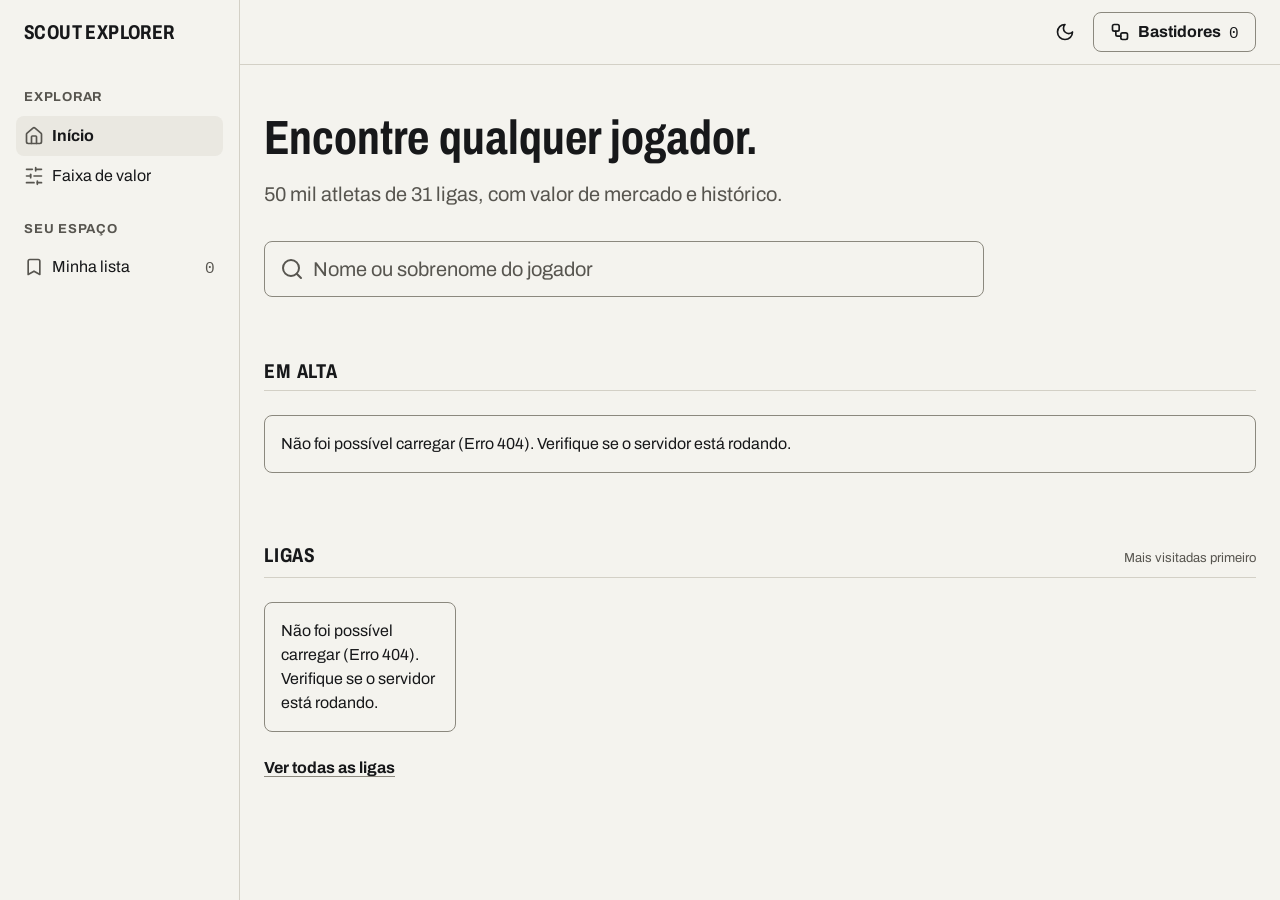
==== commit a8ff4428: "Barra lateral de ferramentas" ====
--- a/frontend/index.html
+++ b/frontend/index.html
@@ -9,7 +9,7 @@
   <link rel="preconnect" href="https://fonts.gstatic.com" crossorigin>
   <link href="https://fonts.googleapis.com/css2?family=Archivo:wdth,wght@75..100,400..700&family=IBM+Plex+Mono&display=swap" rel="stylesheet">
   <link rel="icon" href="favicon.svg" type="image/svg+xml">
-  <link rel="stylesheet" href="css/estilo.css">
+  <link rel="stylesheet" href="css/estilo.css?v=3">
 </head>
 <body>
   <header id="topo"></header>
@@ -20,7 +20,7 @@
       <div id="busca-principal"></div>
     </section>
 
-    <section class="secao oculto" id="secao-frequentes">
+    <section class="secao so-estreito oculto" id="secao-frequentes">
       <div class="secao-titulo"><h2>Vistos por você</h2></div>
       <div class="frequentes" id="frequentes"></div>
     </section>
@@ -36,6 +36,6 @@
       <button class="ver-todas link" id="ver-todas">Ver todas as ligas</button>
     </section>
   </main>
-  <script type="module" src="js/inicio.js"></script>
+  <script type="module" src="js/inicio.js?v=3"></script>
 </body>
 </html>
--- a/frontend/css/estilo.css
+++ b/frontend/css/estilo.css
@@ -99,6 +99,9 @@
 :focus-visible { outline: 2px solid var(--acao); outline-offset: 2px; border-radius: var(--raio); }
 ::selection { background: var(--foco); }
 
+/* barras de rolagem discretas, nas cores do tema (fileiras horizontais e painel) */
+.carrossel, .bastidores .corpo { scrollbar-width: thin; scrollbar-color: var(--controle) transparent; }
+
 /* ------------------------------------------------------------------ ícones */
 .icone { width: 20px; height: 20px; flex: none; stroke: currentColor; fill: none; stroke-width: 2; stroke-linecap: round; stroke-linejoin: round; }
 
@@ -114,6 +117,9 @@
 .botao:disabled { opacity: 0.45; cursor: not-allowed; }
 .botao.principal { background: var(--acao); border-color: var(--acao); color: var(--sobre-acao); }
 .botao.principal:hover:not(:disabled) { background: color-mix(in srgb, var(--acao) 86%, var(--tinta)); }
+.botao.pequeno { height: 32px; font-size: var(--t5); }
+.botao[aria-pressed="true"] { background: var(--tinta); border-color: var(--tinta); color: var(--fundo); }
+.botao[aria-pressed="true"]:hover:not(:disabled) { background: var(--tinta-2); border-color: var(--tinta-2); }
 .botao.icone-so { width: 40px; padding: 0; border-color: transparent; }
 .botao.icone-so:hover { background: var(--superficie); }
 
@@ -133,7 +139,7 @@
 /* ------------------------------------------------------------------- topo */
 .topo { position: sticky; top: 0; z-index: 20; background: var(--fundo); border-bottom: 1px solid var(--borda); }
 .topo .container { display: flex; align-items: center; gap: var(--e2); height: 64px; }
-.marca { font-family: var(--titulo); font-stretch: 75%; font-weight: 700; font-size: var(--t3); letter-spacing: 0.02em; text-transform: uppercase; white-space: nowrap; }
+.marca { flex: none; font-family: var(--titulo); font-stretch: 75%; font-weight: 700; font-size: var(--t3); letter-spacing: 0.02em; text-transform: uppercase; white-space: nowrap; }
 .topo .busca { flex: 1; max-width: 400px; margin-left: auto; }
 .topo .acoes { display: flex; gap: var(--e1); margin-left: auto; }
 .topo .busca + .acoes { margin-left: 0; }
@@ -162,7 +168,9 @@
 .sugestao.vazia { color: var(--tinta-2); cursor: default; }
 
 /* ----------------------------------------------------------------- avatar */
-.avatar { width: 40px; height: 40px; border-radius: 50%; object-fit: cover; object-position: top; background: var(--superficie); flex: none; }
+/* max-width: none — com o max-width: 100% geral das imagens, o Firefox trata a foto como
+   largura mínima zero e encolhe o item que a contém */
+.avatar { width: 40px; height: 40px; max-width: none; border-radius: 50%; object-fit: cover; object-position: top; background: var(--superficie); flex: none; }
 .sem-foto {
   display: flex; align-items: center; justify-content: center; background: var(--superficie);
   color: var(--tinta-2); font-family: var(--titulo); font-stretch: 75%; font-weight: 700;
@@ -214,10 +222,17 @@
 
 .esqueleto { background: var(--superficie); border-radius: var(--raio); animation: piscar 1.2s ease-in-out infinite; }
 
-/* fileira de avatares (frequentes) */
-.frequentes { display: flex; gap: var(--e2); overflow-x: auto; padding-bottom: var(--e1); }
-.frequente { display: flex; align-items: center; gap: var(--e1); padding-right: var(--e2); white-space: nowrap; font-weight: 700; transition: color var(--rapida); }
-.frequente:hover { color: var(--acao); }
+/* jogadores vistos: fichas que quebram de linha — nada fica escondido ou cortado.
+   max-width + reticências no nome garantem que uma ficha nunca invade a vizinha. */
+.frequentes { display: flex; flex-wrap: wrap; gap: var(--e1); }
+.frequente {
+  flex: none; max-width: 100%; display: flex; align-items: center; gap: var(--e1);
+  padding: 4px var(--e2) 4px 4px; border: 1px solid var(--borda); border-radius: 999px;
+  font-weight: 700; transition: border-color var(--rapida), background-color var(--rapida);
+}
+.frequente:hover { border-color: var(--controle); background: var(--superficie); }
+.frequente .avatar { width: 32px; height: 32px; }
+.frequente .nome { min-width: 0; white-space: nowrap; overflow: hidden; text-overflow: ellipsis; }
 
 /* --------------------------------------------------------------- cabeçalho */
 .cabecalho { display: flex; align-items: center; gap: var(--e3); }
@@ -249,11 +264,12 @@
 
 .consulta { display: flex; flex-wrap: wrap; align-items: end; gap: var(--e2); }
 .consulta label { display: grid; gap: 4px; font-size: var(--t5); color: var(--tinta-2); }
-.consulta input[type="date"] {
+.consulta input {
   height: 40px; padding: 0 var(--e1); border: 1px solid var(--controle); border-radius: var(--raio);
   background: var(--fundo); font-family: var(--mono); transition: border-color var(--rapida), box-shadow var(--rapida);
 }
-.consulta input[type="date"]:focus { outline: none; border-color: var(--acao); box-shadow: 0 0 0 3px var(--foco); }
+.consulta input[type="number"] { width: 128px; }
+.consulta input:focus { outline: none; border-color: var(--acao); box-shadow: 0 0 0 3px var(--foco); }
 .grafico { position: relative; height: 320px; margin-top: var(--e3); cursor: crosshair; }
 .leitura { margin-top: var(--e2); min-height: 24px; color: var(--tinta-2); }
 .leitura b { color: var(--tinta); font-family: var(--mono); font-weight: 400; }
@@ -266,6 +282,53 @@
 /* ------------------------------------------------------------ página clube */
 .ficha { margin-top: var(--e1); color: var(--tinta-2); }
 .ficha b { color: var(--tinta); }
+
+/* ----------------------------------------------------------- barra lateral
+   Em telas largas fica fixa à esquerda (o corpo ganha a margem); em telas
+   estreitas vira uma gaveta aberta pelo botão de menu do topo. */
+.lateral {
+  position: fixed; top: 0; bottom: 0; left: 0; z-index: 40; width: 240px;
+  display: flex; flex-direction: column; gap: var(--e3); padding: 0 var(--e2) var(--e3);
+  background: var(--fundo); border-right: 1px solid var(--borda);
+  overflow-y: auto; scrollbar-width: thin; scrollbar-color: var(--controle) transparent;
+  transform: translateX(-100%); transition: transform var(--media);
+}
+.lateral.aberta { transform: none; }
+.lateral .marca { display: flex; align-items: center; height: 64px; padding: 0 var(--e1); }
+.lateral h2 {
+  margin-bottom: var(--e1); padding: 0 var(--e1); font: 700 var(--t5) / 1.5 var(--texto);
+  letter-spacing: 0.06em; text-transform: uppercase; color: var(--tinta-2); word-spacing: normal;
+}
+.lateral a.item {
+  display: flex; align-items: center; gap: var(--e1); min-height: 40px; padding: 0 var(--e1);
+  border-radius: var(--raio); transition: background-color var(--rapida);
+}
+.lateral a.item:hover { background: var(--superficie); }
+.lateral a.item[aria-current="page"] { background: var(--superficie); font-weight: 700; }
+.lateral a.item .num { margin-left: auto; color: var(--tinta-2); }
+.lateral a.item .texto { min-width: 0; white-space: nowrap; overflow: hidden; text-overflow: ellipsis; }
+.lateral a.item.fino { min-height: 32px; font-size: var(--t5); }
+.lateral a.item .icone { color: var(--tinta-2); }
+.lateral .avatar { width: 24px; height: 24px; font-size: 10px; }
+.lateral .vazio { padding: 0 var(--e1); font-size: var(--t5); }
+
+@media (min-width: 1024px) {
+  body { padding-left: 240px; }
+  .lateral { transform: none; z-index: 30; }
+  .topo .marca, .topo [data-menu] { display: none; }
+  .topo .busca { margin-left: 0; }
+  .topo .acoes, .topo .busca + .acoes { margin-left: auto; }
+  .so-estreito { display: none; }
+}
+
+/* atalhos de faixa, campo "ir para" e itens da lista */
+.atalhos { display: flex; flex-wrap: wrap; gap: var(--e1); margin-top: var(--e2); }
+.ir-para { flex: 1 1 240px; max-width: 320px; }
+.card.alvo .foto { outline: 2px solid var(--tinta); outline-offset: 2px; }
+.item-lista { display: flex; flex-direction: column; gap: var(--e1); }
+.item-lista .botao { align-self: flex-start; }
+.acoes-perfil { margin-top: var(--e3); }
+.introducao { margin-top: var(--e1); color: var(--tinta-2); }
 
 /* ------------------------------------------------------------ bastidores */
 .bastidores {
@@ -307,7 +370,7 @@
   .container { padding-inline: var(--e2); }
   main { padding-top: var(--e4); }
   .secao { margin-top: var(--e5); }
-  .topo .container { flex-wrap: wrap; height: auto; padding-top: var(--e1); padding-bottom: var(--e1); }
+  .topo .container { flex-wrap: wrap; gap: var(--e1); height: auto; padding-top: var(--e1); padding-bottom: var(--e1); }
   .topo .busca { order: 3; flex-basis: 100%; max-width: none; }
   .topo [data-bastidores] span:not(.num) { display: none; }
   .perfil { grid-template-columns: 1fr; gap: var(--e3); }
@@ -316,4 +379,5 @@
   .ligas { grid-template-columns: repeat(2, minmax(0, 1fr)); }
   .cabecalho .escudo-grande { width: 64px; height: 64px; }
   .transferencias .opcional { display: none; }
-}
+  .frequente:nth-child(n + 7) { display: none; } /* no celular, só os 6 mais vistos */
+}
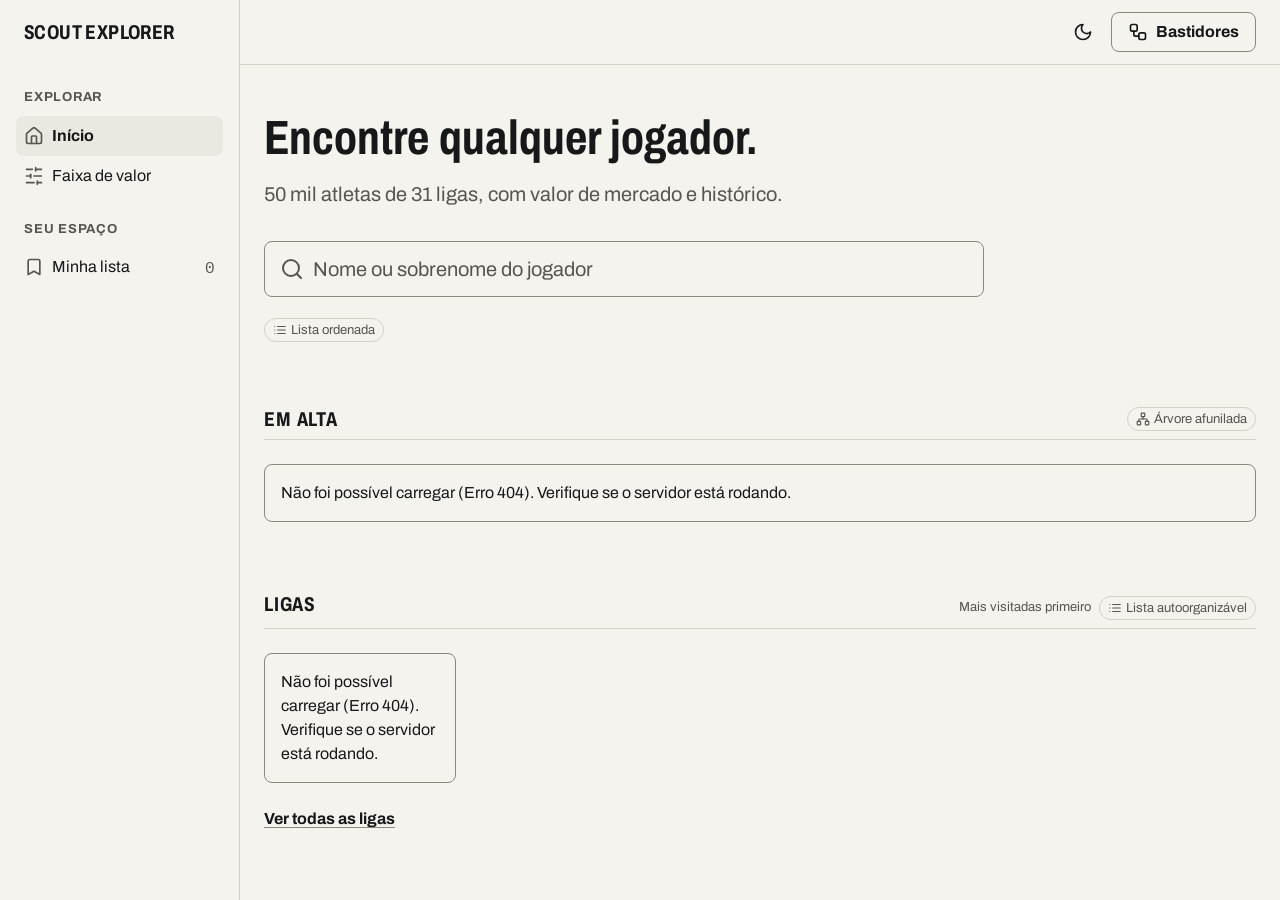
==== commit 126b0022: "Bastidores animados das estruturas" ====
--- a/frontend/index.html
+++ b/frontend/index.html
@@ -9,7 +9,7 @@
   <link rel="preconnect" href="https://fonts.gstatic.com" crossorigin>
   <link href="https://fonts.googleapis.com/css2?family=Archivo:wdth,wght@75..100,400..700&family=IBM+Plex+Mono&display=swap" rel="stylesheet">
   <link rel="icon" href="favicon.svg" type="image/svg+xml">
-  <link rel="stylesheet" href="css/estilo.css?v=3">
+  <link rel="stylesheet" href="css/estilo.css?v=4">
 </head>
 <body>
   <header id="topo"></header>
@@ -18,24 +18,25 @@
       <h1>Encontre qualquer jogador.</h1>
       <p>50 mil atletas de 31 ligas, com valor de mercado e histórico.</p>
       <div id="busca-principal"></div>
+      <p class="selo-linha"><span data-selo-de="busca"></span></p>
     </section>
 
     <section class="secao so-estreito oculto" id="secao-frequentes">
-      <div class="secao-titulo"><h2>Vistos por você</h2></div>
+      <div class="secao-titulo"><h2>Vistos por você</h2><span data-selo-de="vistos"></span></div>
       <div class="frequentes" id="frequentes"></div>
     </section>
 
     <section class="secao">
-      <div class="secao-titulo"><h2>Em alta</h2></div>
+      <div class="secao-titulo"><h2>Em alta</h2><span data-selo-de="em-alta"></span></div>
       <div class="carrossel" id="em-alta"></div>
     </section>
 
     <section class="secao">
-      <div class="secao-titulo"><h2>Ligas</h2><span class="meta">Mais visitadas primeiro</span></div>
+      <div class="secao-titulo"><h2>Ligas</h2><span class="grupo-selo"><span class="meta">Mais visitadas primeiro</span><span data-selo-de="ligas"></span></span></div>
       <div class="ligas recolhidas" id="ligas"></div>
       <button class="ver-todas link" id="ver-todas">Ver todas as ligas</button>
     </section>
   </main>
-  <script type="module" src="js/inicio.js?v=3"></script>
+  <script type="module" src="js/inicio.js?v=4"></script>
 </body>
 </html>
--- a/frontend/css/estilo.css
+++ b/frontend/css/estilo.css
@@ -330,25 +330,96 @@
 .acoes-perfil { margin-top: var(--e3); }
 .introducao { margin-top: var(--e1); color: var(--tinta-2); }
 
-/* ------------------------------------------------------------ bastidores */
+/* ------------------------------------------------------------ bastidores
+   Explica uma ferramenta por vez: a estrutura que ela usa e uma animação da
+   última operação. */
 .bastidores {
-  position: fixed; top: 0; right: 0; bottom: 0; z-index: 40; width: min(440px, 100vw);
+  position: fixed; top: 0; right: 0; bottom: 0; z-index: 40; width: min(560px, 100vw);
   background: var(--fundo); border-left: 1px solid var(--controle);
   transform: translateX(100%); transition: transform var(--media);
   display: flex; flex-direction: column;
 }
 .bastidores.aberto { transform: none; }
 .bastidores header { display: flex; align-items: center; justify-content: space-between; gap: var(--e2); padding: var(--e2) var(--e3); border-bottom: 1px solid var(--borda); }
-.bastidores .corpo { overflow-y: auto; padding: var(--e3); display: grid; gap: var(--e4); align-content: start; }
+.bastidores .corpo { overflow-y: auto; padding: var(--e3); display: grid; gap: var(--e5); align-content: start; scrollbar-width: thin; scrollbar-color: var(--controle) transparent; }
+.bastidores .tipo { display: flex; align-items: center; gap: var(--e1); font-size: var(--t5); font-weight: 700; letter-spacing: 0.06em; text-transform: uppercase; color: var(--tinta-2); }
+.bastidores .tipo .icone { width: 16px; height: 16px; }
+#explicacao { display: grid; gap: var(--e2); }
+.nome-estrutura { font-size: var(--t2); }
+.porque { color: var(--tinta-2); }
+.porque b { color: var(--tinta); }
+.operacao { display: grid; gap: var(--e2); padding-top: var(--e3); border-top: 1px solid var(--borda); }
+.palco { padding: var(--e1); border: 1px solid var(--borda); border-radius: var(--raio); background: var(--superficie); overflow: hidden; }
+.palco svg { display: block; width: 100%; height: auto; }
+.legenda { min-height: 48px; margin-top: var(--e2); }
+.controles { display: flex; align-items: center; gap: var(--e1); }
+.controles .num { margin-left: auto; font-size: var(--t5); color: var(--tinta-2); }
+.resultado { font-weight: 700; }
+.operacao details summary { cursor: pointer; font-size: var(--t5); color: var(--tinta-2); }
+.operacao details summary:hover { color: var(--tinta); }
+.passos { margin: var(--e1) 0 0; padding-left: var(--e4); display: grid; gap: 4px; font-size: var(--t5); }
+.passos li::marker { font-family: var(--mono); color: var(--tinta-2); }
+
+.mapa h3 { margin-bottom: var(--e2); }
+.mapa ul { list-style: none; margin: var(--e1) 0 var(--e3); padding: 0; }
+.mapa button {
+  display: flex; justify-content: space-between; align-items: baseline; gap: var(--e2); width: 100%;
+  padding: var(--e1); border: 0; border-radius: var(--raio); background: none; text-align: left; cursor: pointer;
+  transition: background-color var(--rapida);
+}
+.mapa button:hover, .mapa button[aria-current] { background: var(--superficie); }
+.mapa button[aria-current] > span:first-child { font-weight: 700; }
+.mapa button .meta { text-align: right; }
 .bastidores .versao { display: grid; gap: var(--e1); justify-items: start; }
-.operacao { display: grid; gap: var(--e1); }
-.operacao + .operacao { padding-top: var(--e3); border-top: 1px solid var(--borda); }
-.operacao .estrutura { font-size: var(--t5); color: var(--tinta-2); }
-.operacao h3 { font-size: var(--t4); font-family: var(--texto); font-stretch: 100%; }
-.operacao .numeros { font-size: var(--t5); color: var(--tinta-2); }
-.passos { margin: 0; padding-left: var(--e3); display: grid; gap: 4px; font-size: var(--t5); }
-.passos li::marker { font-family: var(--mono); color: var(--tinta-2); }
-.passos li.chave { font-weight: 700; }
+
+/* selo: diz qual estrutura a ferramenta usa e abre a explicação */
+.selo {
+  display: inline-flex; align-items: center; gap: 4px; height: 24px; padding: 0 var(--e1); vertical-align: middle;
+  border: 1px solid var(--borda); border-radius: 999px; background: none; color: var(--tinta-2);
+  font: 400 var(--t5) / 1 var(--texto); letter-spacing: 0; text-transform: none; white-space: nowrap; cursor: pointer;
+  transition: border-color var(--rapida), color var(--rapida), background-color var(--rapida);
+}
+.selo:hover { border-color: var(--controle); color: var(--tinta); background: var(--superficie); }
+.selo .icone { width: 14px; height: 14px; }
+.selo.so-icone { width: 24px; padding: 0; justify-content: center; }
+.grupo-selo { display: inline-flex; align-items: center; gap: var(--e1); flex-wrap: wrap; justify-content: flex-end; }
+.selo-linha { margin-top: var(--e1); }
+.acoes-perfil { display: flex; align-items: center; gap: var(--e2); flex-wrap: wrap; }
+.ponto { width: 8px; height: 8px; border-radius: 50%; background: var(--acao); }
+
+/* desenhos do palco (SVG). O verde marca o ponto onde o algoritmo está. */
+.palco text { font-family: var(--mono); font-size: 10px; fill: var(--tinta-2); }
+.no-lista { transition: transform 420ms ease, opacity 300ms ease; }
+.no-lista rect { fill: var(--fundo); stroke: var(--controle); transition: fill var(--media); }
+.no-lista text { font-size: 11px; fill: var(--tinta); }
+.no-lista.achado rect { fill: var(--tinta); stroke: var(--tinta); }
+.no-lista.achado text { fill: var(--fundo); }
+.cursor-lista { fill: none; stroke: var(--acao); stroke-width: 2.5; transition: transform 300ms ease, opacity var(--media); }
+.seta { fill: none; stroke: var(--controle); stroke-width: 1.2; }
+.trilho { stroke: var(--borda); }
+.eixo { font-size: 9px; }
+.andar { fill: var(--fundo); stroke: var(--controle); transition: opacity 300ms ease, fill var(--media); }
+.andar.extremo { fill: var(--borda); }
+.andar.achado { fill: var(--tinta); stroke: var(--tinta); }
+.andar.sonda { stroke: var(--acao); stroke-width: 2; }
+.cursor-torre { fill: none; stroke: var(--acao); stroke-width: 2.5; transition: transform 380ms ease, opacity var(--media); }
+.rotulo-coluna { font-size: 9px; }
+.rotulo-coluna.ativo { fill: var(--tinta); font-weight: 700; }
+.ramo { stroke: var(--controle); stroke-width: 1.2; }
+.no-arvore circle { fill: var(--fundo); stroke: var(--controle); stroke-width: 1.5; transition: fill var(--media), stroke var(--media); }
+.no-arvore.resumo path { fill: var(--borda); }
+.no-arvore.visitado circle { stroke: var(--tinta); stroke-width: 2; }
+.no-arvore.inteira circle { fill: color-mix(in srgb, var(--acao) 30%, var(--fundo)); }
+.no-arvore.inteira path { fill: color-mix(in srgb, var(--acao) 45%, var(--fundo)); }
+.no-arvore.descartada { opacity: 0.25; }
+.no-arvore.atual circle { stroke: var(--acao); stroke-width: 3.5; }
+.no-arvore.alvo circle { fill: var(--tinta); stroke: var(--tinta); }
+.no-arvore.atual text, .no-arvore.alvo text { fill: var(--tinta); font-weight: 700; }
+.faixa-vetor { transition: opacity 300ms ease; }
+.faixa-vetor rect { fill: var(--controle); }
+.faixa-vetor.atual rect { fill: var(--acao); }
+.faixa-vetor.atual text { fill: var(--tinta); }
+
 .veu { position: fixed; inset: 0; z-index: 35; background: rgba(0, 0, 0, 0.32); opacity: 0; pointer-events: none; transition: opacity var(--media); }
 .veu.visivel { opacity: 1; pointer-events: auto; }
 
@@ -378,6 +449,9 @@
   .grade { grid-template-columns: repeat(2, minmax(0, 1fr)); gap: var(--e3) var(--e2); }
   .ligas { grid-template-columns: repeat(2, minmax(0, 1fr)); }
   .cabecalho .escudo-grande { width: 64px; height: 64px; }
-  .transferencias .opcional { display: none; }
+  /* tabela de transferências: cabe em 360px mesmo com nomes de clube longos */
+  .transferencias { font-size: var(--t5); }
+  .transferencias th, .transferencias td { padding-right: var(--e1); }
+  .transferencias td { overflow-wrap: anywhere; }
   .frequente:nth-child(n + 7) { display: none; } /* no celular, só os 6 mais vistos */
 }
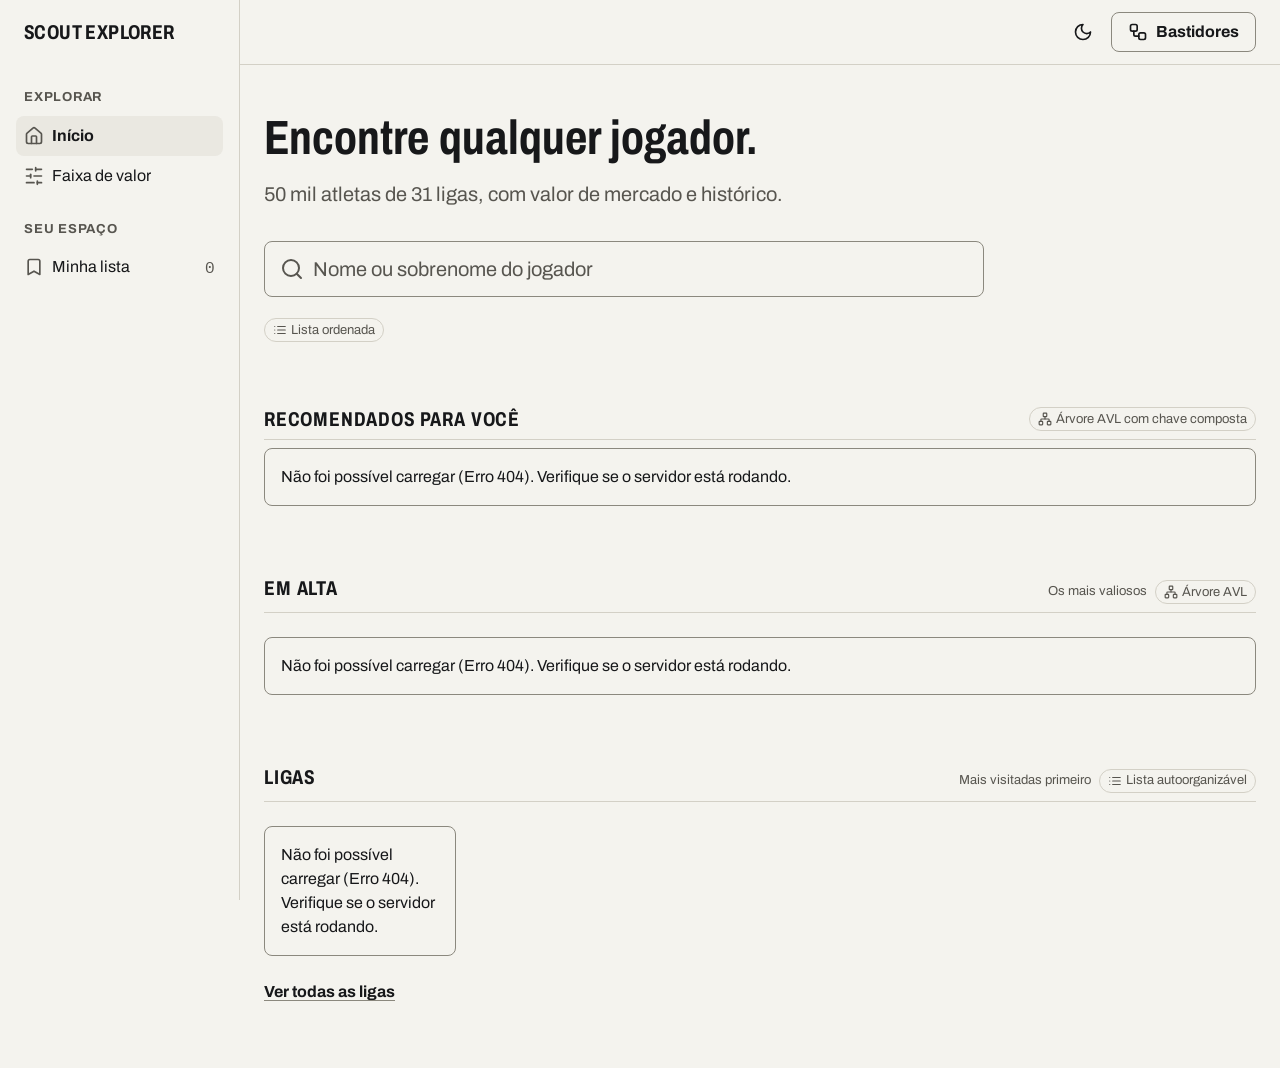
==== commit b7c8925d: "Recomendados, limpar buscas, em alta exibido por valor" ====
--- a/frontend/index.html
+++ b/frontend/index.html
@@ -9,7 +9,7 @@
   <link rel="preconnect" href="https://fonts.gstatic.com" crossorigin>
   <link href="https://fonts.googleapis.com/css2?family=Archivo:wdth,wght@75..100,400..700&family=IBM+Plex+Mono&display=swap" rel="stylesheet">
   <link rel="icon" href="favicon.svg" type="image/svg+xml">
-  <link rel="stylesheet" href="css/estilo.css?v=4">
+  <link rel="stylesheet" href="css/estilo.css?v=5">
 </head>
 <body>
   <header id="topo"></header>
@@ -27,7 +27,13 @@
     </section>
 
     <section class="secao">
-      <div class="secao-titulo"><h2>Em alta</h2><span data-selo-de="em-alta"></span></div>
+      <div class="secao-titulo"><h2>Recomendados para você</h2><span data-selo-de="recomendados"></span></div>
+      <p class="meta" id="base-recomendados" style="margin:calc(-1 * var(--e2)) 0 var(--e2)"></p>
+      <div class="carrossel" id="recomendados"></div>
+    </section>
+
+    <section class="secao">
+      <div class="secao-titulo"><h2>Em alta</h2><span class="grupo-selo"><span class="meta">Os mais valiosos</span><span data-selo-de="em-alta"></span></span></div>
       <div class="carrossel" id="em-alta"></div>
     </section>
 
@@ -37,6 +43,6 @@
       <button class="ver-todas link" id="ver-todas">Ver todas as ligas</button>
     </section>
   </main>
-  <script type="module" src="js/inicio.js?v=4"></script>
+  <script type="module" src="js/inicio.js?v=5"></script>
 </body>
 </html>
--- a/frontend/css/estilo.css
+++ b/frontend/css/estilo.css
@@ -179,7 +179,7 @@
 /* ------------------------------------------------------------- estrutura */
 main { padding: var(--e5) 0 var(--e6); }
 .secao { margin-top: var(--e6); }
-.secao-titulo { display: flex; align-items: baseline; justify-content: space-between; gap: var(--e2); margin-bottom: var(--e3); padding-bottom: var(--e1); border-bottom: 1px solid var(--borda); }
+.secao-titulo { display: flex; flex-wrap: wrap; align-items: baseline; justify-content: space-between; gap: var(--e1) var(--e2); margin-bottom: var(--e3); padding-bottom: var(--e1); border-bottom: 1px solid var(--borda); }
 .secao-titulo h2 { font-size: var(--t3); text-transform: uppercase; letter-spacing: 0.04em; }
 
 /* ---------------------------------------------------------- página inicial */
@@ -212,6 +212,7 @@
 .card .foto.sem-foto { font-size: var(--t2); }
 .card .nome { font-weight: 700; line-height: 1.25; }
 .card .sub { font-size: var(--t5); color: var(--tinta-2); white-space: nowrap; overflow: hidden; text-overflow: ellipsis; }
+.card .sub.motivo { white-space: normal; }
 .card:hover .foto { filter: brightness(1.05) contrast(1.05); transform: translateY(-2px); }
 .card:hover .nome { text-decoration: underline; text-underline-offset: 3px; }
 .entrar { animation: entrar 200ms ease both; animation-delay: calc(var(--i, 0) * 24ms); }
@@ -299,6 +300,14 @@
   margin-bottom: var(--e1); padding: 0 var(--e1); font: 700 var(--t5) / 1.5 var(--texto);
   letter-spacing: 0.06em; text-transform: uppercase; color: var(--tinta-2); word-spacing: normal;
 }
+.lateral h2 { display: flex; align-items: center; gap: var(--e1); }
+.limpar {
+  margin: 4px var(--e1) 0; padding: 0; border: 0; background: none; cursor: pointer;
+  font: 400 var(--t5) / 1.5 var(--texto); letter-spacing: 0; text-transform: none;
+  color: var(--tinta-2); text-decoration: underline; text-decoration-color: var(--controle); text-underline-offset: 3px;
+  transition: color var(--rapida);
+}
+.limpar:hover { color: var(--tinta); }
 .lateral a.item {
   display: flex; align-items: center; gap: var(--e1); min-height: 40px; padding: 0 var(--e1);
   border-radius: var(--raio); transition: background-color var(--rapida);
@@ -352,6 +361,8 @@
 .palco { padding: var(--e1); border: 1px solid var(--borda); border-radius: var(--raio); background: var(--superficie); overflow: hidden; }
 .palco svg { display: block; width: 100%; height: auto; }
 .legenda { min-height: 48px; margin-top: var(--e2); }
+.trilha { width: 100%; height: 24px; margin: 0; accent-color: var(--acao); cursor: pointer; }
+.acao-feita { display: grid; gap: 4px; }
 .controles { display: flex; align-items: center; gap: var(--e1); }
 .controles .num { margin-left: auto; font-size: var(--t5); color: var(--tinta-2); }
 .resultado { font-weight: 700; }
@@ -386,6 +397,22 @@
 .selo-linha { margin-top: var(--e1); }
 .acoes-perfil { display: flex; align-items: center; gap: var(--e2); flex-wrap: wrap; }
 .ponto { width: 8px; height: 8px; border-radius: 50%; background: var(--acao); }
+
+/* aviso "você acabou de usar…": aparece depois de uma ação e leva à animação */
+.aviso-uso {
+  position: fixed; right: var(--e3); bottom: var(--e3); z-index: 34;
+  display: flex; align-items: center; gap: var(--e2); max-width: min(456px, calc(100vw - 2 * var(--e2)));
+  padding: var(--e1) var(--e1) var(--e1) var(--e2);
+  background: var(--fundo); border: 1px solid var(--controle); border-radius: var(--raio);
+  box-shadow: 0 4px 16px rgba(0, 0, 0, 0.14);
+  transform: translateY(calc(100% + var(--e4))); opacity: 0; pointer-events: none;
+  transition: transform var(--media), opacity var(--media);
+}
+.aviso-uso.visivel { transform: none; opacity: 1; pointer-events: auto; }
+.aviso-uso [data-icone] { display: flex; color: var(--tinta-2); }
+.aviso-uso .texto { display: grid; min-width: 0; line-height: 1.3; }
+.aviso-uso .texto > * { overflow: hidden; text-overflow: ellipsis; white-space: nowrap; }
+.aviso-uso .botao { flex: none; }
 
 /* desenhos do palco (SVG). O verde marca o ponto onde o algoritmo está. */
 .palco text { font-family: var(--mono); font-size: 10px; fill: var(--tinta-2); }
@@ -444,6 +471,7 @@
   .topo .container { flex-wrap: wrap; gap: var(--e1); height: auto; padding-top: var(--e1); padding-bottom: var(--e1); }
   .topo .busca { order: 3; flex-basis: 100%; max-width: none; }
   .topo [data-bastidores] span:not(.num) { display: none; }
+  .aviso-uso { left: var(--e2); right: var(--e2); bottom: var(--e2); max-width: none; }
   .perfil { grid-template-columns: 1fr; gap: var(--e3); }
   .perfil .retrato { width: 176px; }
   .grade { grid-template-columns: repeat(2, minmax(0, 1fr)); gap: var(--e3) var(--e2); }
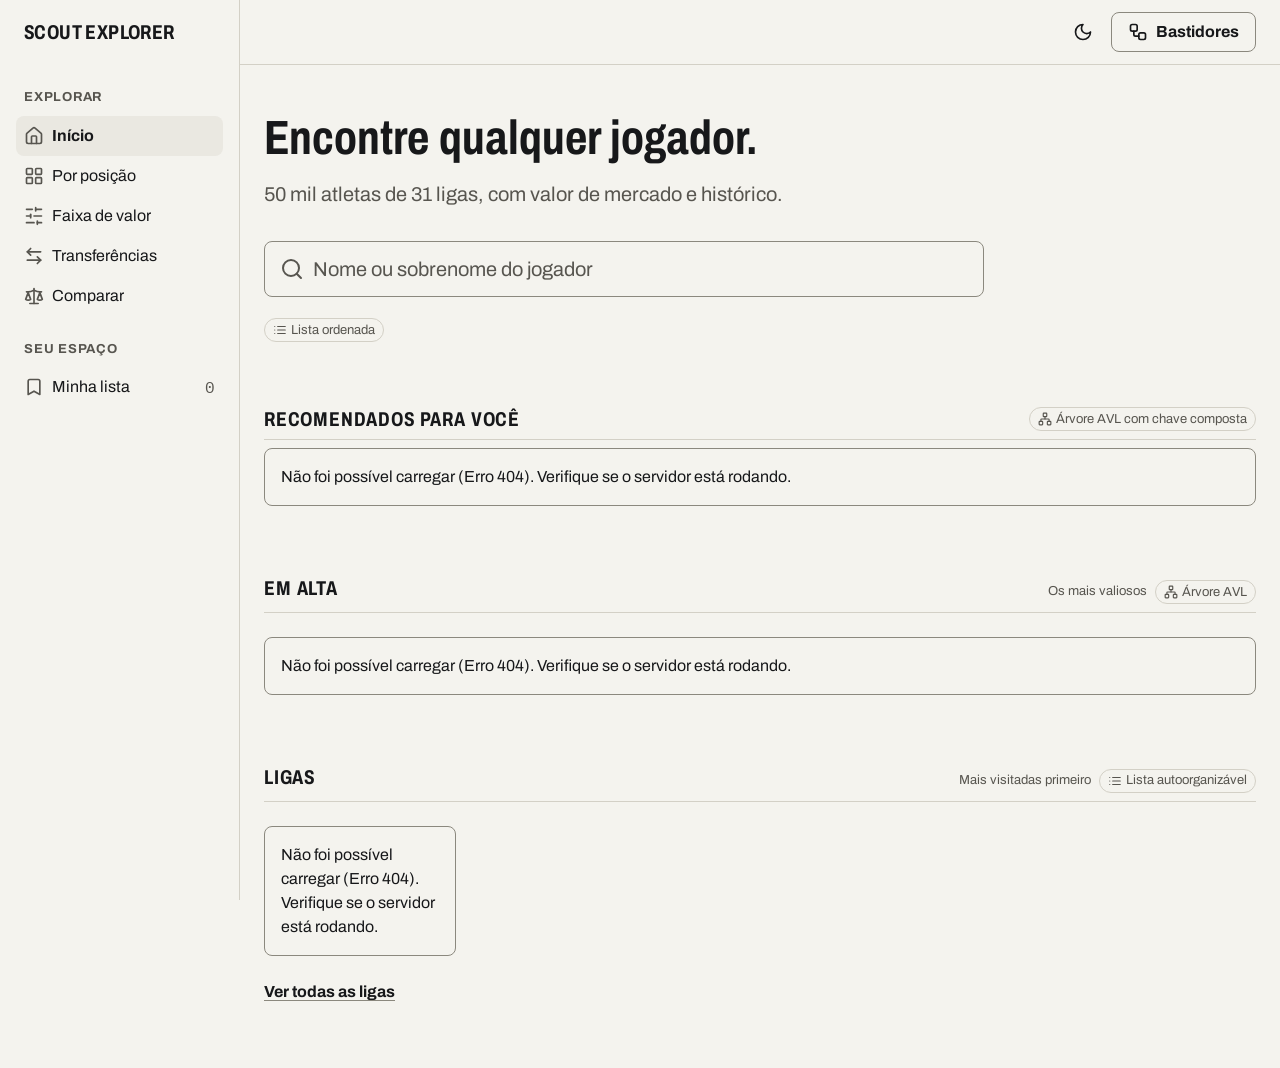
==== commit af6fd7ef: "Outras ferramentas" ====
--- a/frontend/index.html
+++ b/frontend/index.html
@@ -9,7 +9,7 @@
   <link rel="preconnect" href="https://fonts.gstatic.com" crossorigin>
   <link href="https://fonts.googleapis.com/css2?family=Archivo:wdth,wght@75..100,400..700&family=IBM+Plex+Mono&display=swap" rel="stylesheet">
   <link rel="icon" href="favicon.svg" type="image/svg+xml">
-  <link rel="stylesheet" href="css/estilo.css?v=5">
+  <link rel="stylesheet" href="css/estilo.css?v=6">
 </head>
 <body>
   <header id="topo"></header>
@@ -43,6 +43,6 @@
       <button class="ver-todas link" id="ver-todas">Ver todas as ligas</button>
     </section>
   </main>
-  <script type="module" src="js/inicio.js?v=5"></script>
+  <script type="module" src="js/inicio.js?v=6"></script>
 </body>
 </html>
--- a/frontend/css/estilo.css
+++ b/frontend/css/estilo.css
@@ -329,6 +329,22 @@
   .topo .acoes, .topo .busca + .acoes { margin-left: auto; }
   .so-estreito { display: none; }
 }
+
+/* extremos da liga (recordes), comparação e trocas de liderança */
+.recordes { display: flex; flex-wrap: wrap; align-items: center; gap: var(--e2) var(--e4); margin-top: var(--e3); }
+.recorde { display: flex; align-items: center; gap: var(--e1); min-width: 0; }
+.recorde .nome { font-weight: 700; line-height: 1.2; }
+.recorde:hover .nome { text-decoration: underline; text-underline-offset: 3px; }
+.escolhidos { display: flex; flex-wrap: wrap; gap: var(--e1); margin: var(--e3) 0 var(--e2); }
+.escolhidos:empty { margin: var(--e2) 0 0; }
+.escolhido { display: inline-flex; align-items: center; gap: var(--e1); padding: 4px 4px 4px var(--e2); border: 1px solid var(--borda); border-radius: 999px; }
+.escolhido button {
+  width: 24px; height: 24px; border: 0; border-radius: 50%; background: none; cursor: pointer;
+  color: var(--tinta-2); font-size: var(--t3); line-height: 1; transition: background-color var(--rapida), color var(--rapida);
+}
+.escolhido button:hover { background: var(--superficie); color: var(--tinta); }
+.viradas { list-style: none; margin: 0; padding: 0; display: grid; }
+.viradas li { padding: var(--e1) 0; border-bottom: 1px solid var(--borda); }
 
 /* atalhos de faixa, campo "ir para" e itens da lista */
 .atalhos { display: flex; flex-wrap: wrap; gap: var(--e1); margin-top: var(--e2); }
@@ -442,6 +458,12 @@
 .no-arvore.atual circle { stroke: var(--acao); stroke-width: 3.5; }
 .no-arvore.alvo circle { fill: var(--tinta); stroke: var(--tinta); }
 .no-arvore.atual text, .no-arvore.alvo text { fill: var(--tinta); font-weight: 700; }
+.rotulo-fileira { font-size: 10px; }
+.ponto-serie { stroke: var(--tinta); stroke-width: 1.2; transition: transform 420ms ease; }
+.serie-0 { fill: var(--tinta); }
+.serie-1 { fill: var(--controle); }
+.serie-2 { fill: var(--fundo); }
+.ponto-serie.atual { stroke: var(--acao); stroke-width: 3; }
 .faixa-vetor { transition: opacity 300ms ease; }
 .faixa-vetor rect { fill: var(--controle); }
 .faixa-vetor.atual rect { fill: var(--acao); }
@@ -477,6 +499,7 @@
   .grade { grid-template-columns: repeat(2, minmax(0, 1fr)); gap: var(--e3) var(--e2); }
   .ligas { grid-template-columns: repeat(2, minmax(0, 1fr)); }
   .cabecalho .escudo-grande { width: 64px; height: 64px; }
+  .so-largo { display: none; }
   /* tabela de transferências: cabe em 360px mesmo com nomes de clube longos */
   .transferencias { font-size: var(--t5); }
   .transferencias th, .transferencias td { padding-right: var(--e1); }
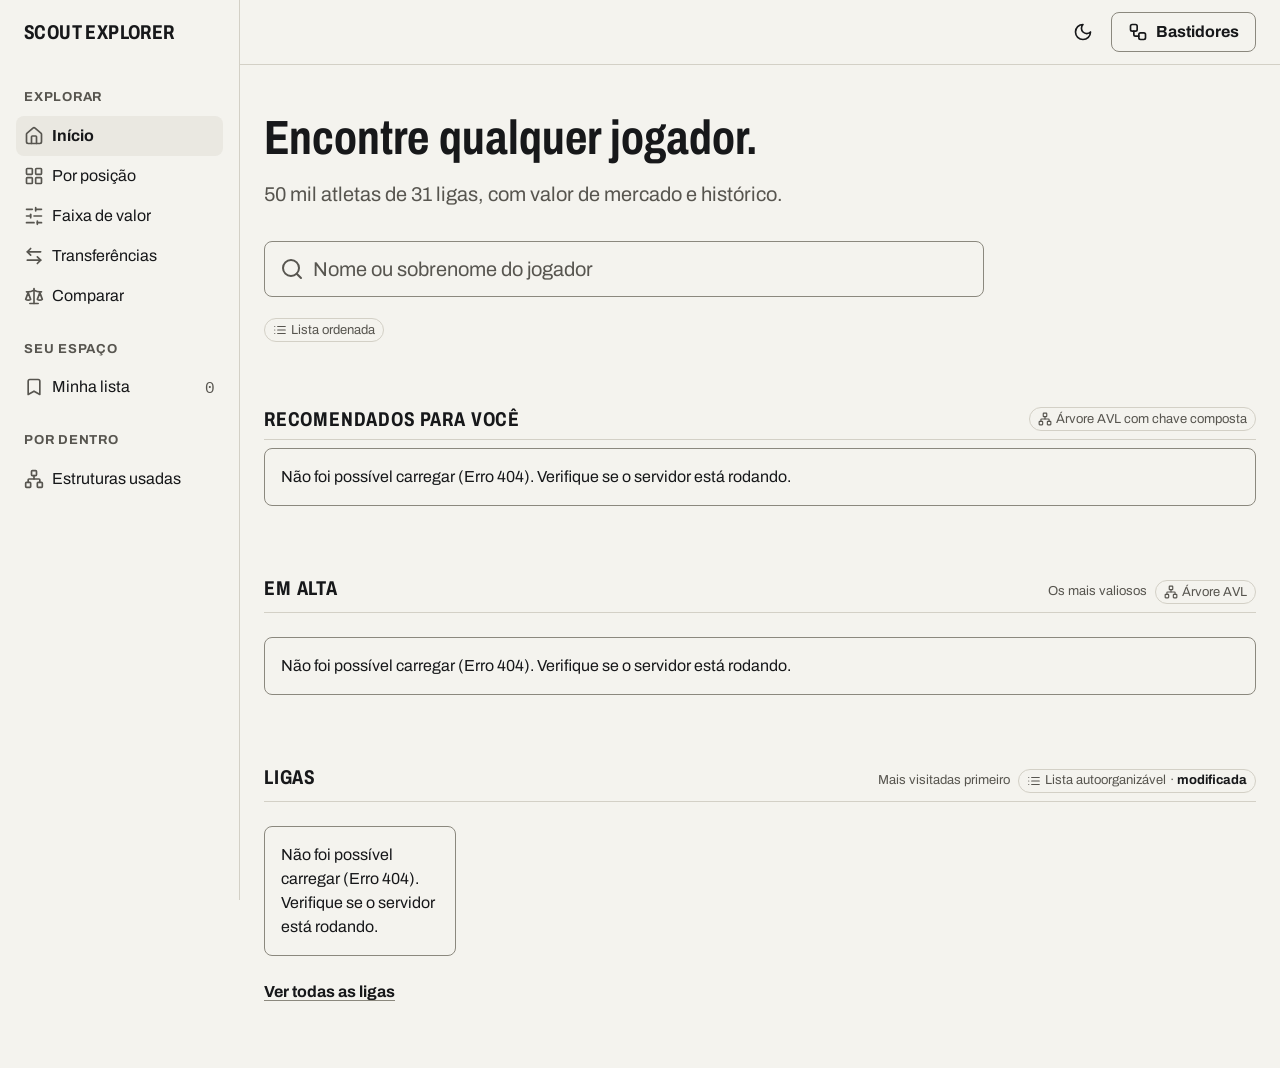
==== commit 6535a272: "Indicativo de estrutura modificada, página Estruturas usadas e Bastidores sem seletor de versão" ====
--- a/frontend/index.html
+++ b/frontend/index.html
@@ -9,7 +9,7 @@
   <link rel="preconnect" href="https://fonts.gstatic.com" crossorigin>
   <link href="https://fonts.googleapis.com/css2?family=Archivo:wdth,wght@75..100,400..700&family=IBM+Plex+Mono&display=swap" rel="stylesheet">
   <link rel="icon" href="favicon.svg" type="image/svg+xml">
-  <link rel="stylesheet" href="css/estilo.css?v=6">
+  <link rel="stylesheet" href="css/estilo.css?v=7">
 </head>
 <body>
   <header id="topo"></header>
@@ -43,6 +43,6 @@
       <button class="ver-todas link" id="ver-todas">Ver todas as ligas</button>
     </section>
   </main>
-  <script type="module" src="js/inicio.js?v=6"></script>
+  <script type="module" src="js/inicio.js?v=7"></script>
 </body>
 </html>
--- a/frontend/css/estilo.css
+++ b/frontend/css/estilo.css
@@ -125,16 +125,6 @@
 
 .link { text-decoration: underline; text-decoration-color: var(--controle); text-underline-offset: 3px; transition: text-decoration-color var(--rapida); }
 .link:hover { text-decoration-color: currentColor; }
-
-/* segmentado (dois estados) */
-.segmentado { display: inline-flex; padding: 2px; gap: 2px; border: 1px solid var(--controle); border-radius: var(--raio); }
-.segmentado button {
-  height: 32px; padding: 0 var(--e2); border: 0; border-radius: 6px; background: transparent;
-  color: var(--tinta-2); font-weight: 700; font-size: var(--t5); cursor: pointer;
-  transition: background-color var(--rapida), color var(--rapida);
-}
-.segmentado button:hover { color: var(--tinta); }
-.segmentado button[aria-pressed="true"] { background: var(--tinta); color: var(--fundo); }
 
 /* ------------------------------------------------------------------- topo */
 .topo { position: sticky; top: 0; z-index: 20; background: var(--fundo); border-bottom: 1px solid var(--borda); }
@@ -397,7 +387,27 @@
 .mapa button:hover, .mapa button[aria-current] { background: var(--superficie); }
 .mapa button[aria-current] > span:first-child { font-weight: 700; }
 .mapa button .meta { text-align: right; }
-.bastidores .versao { display: grid; gap: var(--e1); justify-items: start; }
+
+/* indicação de versão: estrutura clássica (como nos slides) ou modificada */
+.versao-estrutura {
+  margin-left: auto; padding: 2px var(--e1); border: 1px solid var(--controle); border-radius: 999px;
+  font: 400 var(--t5) / 1.5 var(--texto); letter-spacing: 0; text-transform: none; color: var(--tinta-2); white-space: nowrap;
+}
+.versao-estrutura.modificada { background: var(--tinta); border-color: var(--tinta); color: var(--fundo); font-weight: 700; }
+.mudanca { padding-left: var(--e2); border-left: 2px solid var(--tinta); }
+.mudanca.classica { border-left-color: var(--borda); color: var(--tinta-2); }
+.medido { display: block; margin-top: 4px; font: 400 var(--t5) / 1.5 var(--mono); color: var(--tinta-2); }
+
+/* página "Estruturas usadas" */
+.secao-titulo h2 .icone { vertical-align: -3px; margin-right: 4px; }
+.mapa-lista { list-style: none; margin: 0; padding: 0; }
+.mapa-linha {
+  display: grid; grid-template-columns: minmax(0, 1fr) auto auto; align-items: start; gap: var(--e2);
+  padding: var(--e2) 0; border-bottom: 1px solid var(--borda);
+}
+.mapa-linha .nome { font-weight: 700; }
+.mapa-linha .versao-estrutura { margin-left: 0; }
+.mapa-linha .mudou { max-width: 72ch; margin-top: var(--e1); font-size: var(--t5); color: var(--tinta-2); }
 
 /* selo: diz qual estrutura a ferramenta usa e abre a explicação */
 .selo {
@@ -408,6 +418,8 @@
 }
 .selo:hover { border-color: var(--controle); color: var(--tinta); background: var(--superficie); }
 .selo .icone { width: 14px; height: 14px; }
+.selo .mod { font-weight: 700; color: var(--tinta); }
+.selo .mod::before { content: "· "; font-weight: 400; color: var(--tinta-2); }
 .selo.so-icone { width: 24px; padding: 0; justify-content: center; }
 .grupo-selo { display: inline-flex; align-items: center; gap: var(--e1); flex-wrap: wrap; justify-content: flex-end; }
 .selo-linha { margin-top: var(--e1); }
@@ -500,6 +512,8 @@
   .ligas { grid-template-columns: repeat(2, minmax(0, 1fr)); }
   .cabecalho .escudo-grande { width: 64px; height: 64px; }
   .so-largo { display: none; }
+  .mapa-linha { grid-template-columns: minmax(0, 1fr) auto; }
+  .mapa-linha .botao { grid-column: 1 / -1; justify-self: start; }
   /* tabela de transferências: cabe em 360px mesmo com nomes de clube longos */
   .transferencias { font-size: var(--t5); }
   .transferencias th, .transferencias td { padding-right: var(--e1); }
